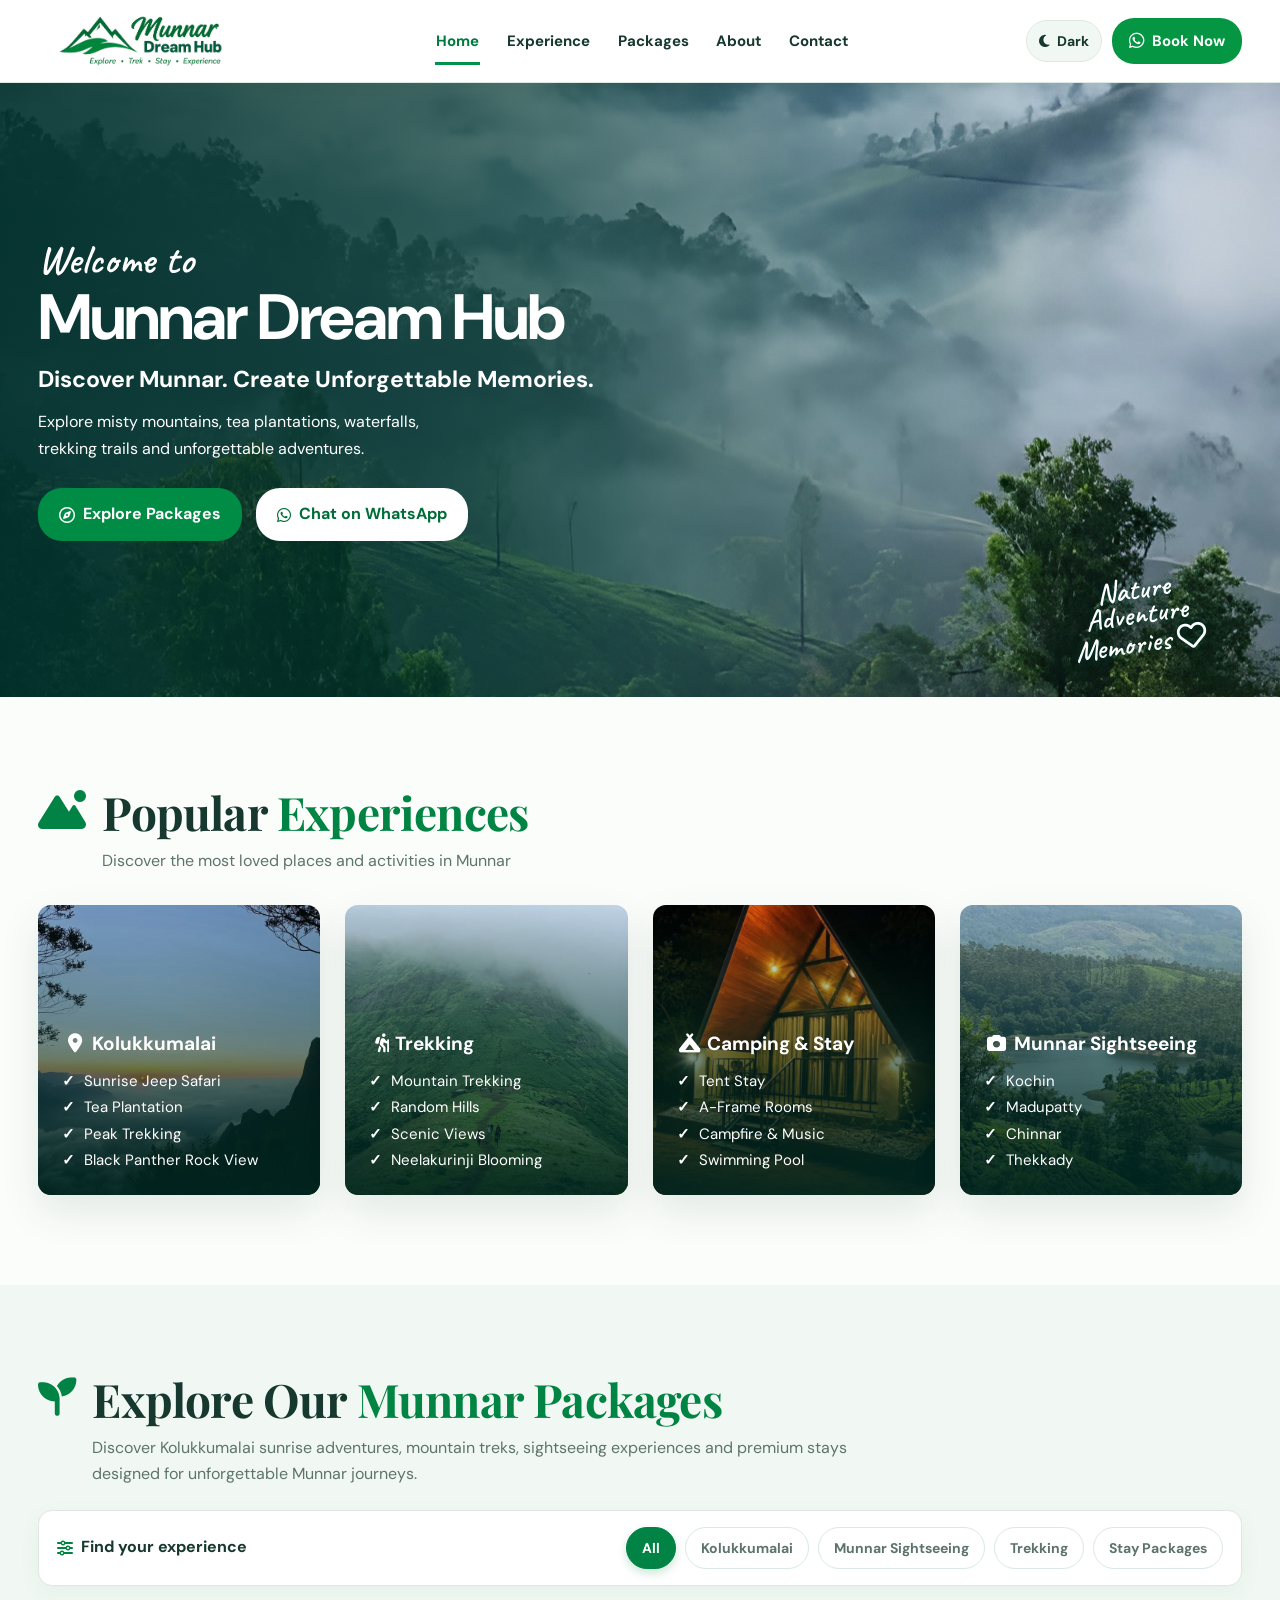
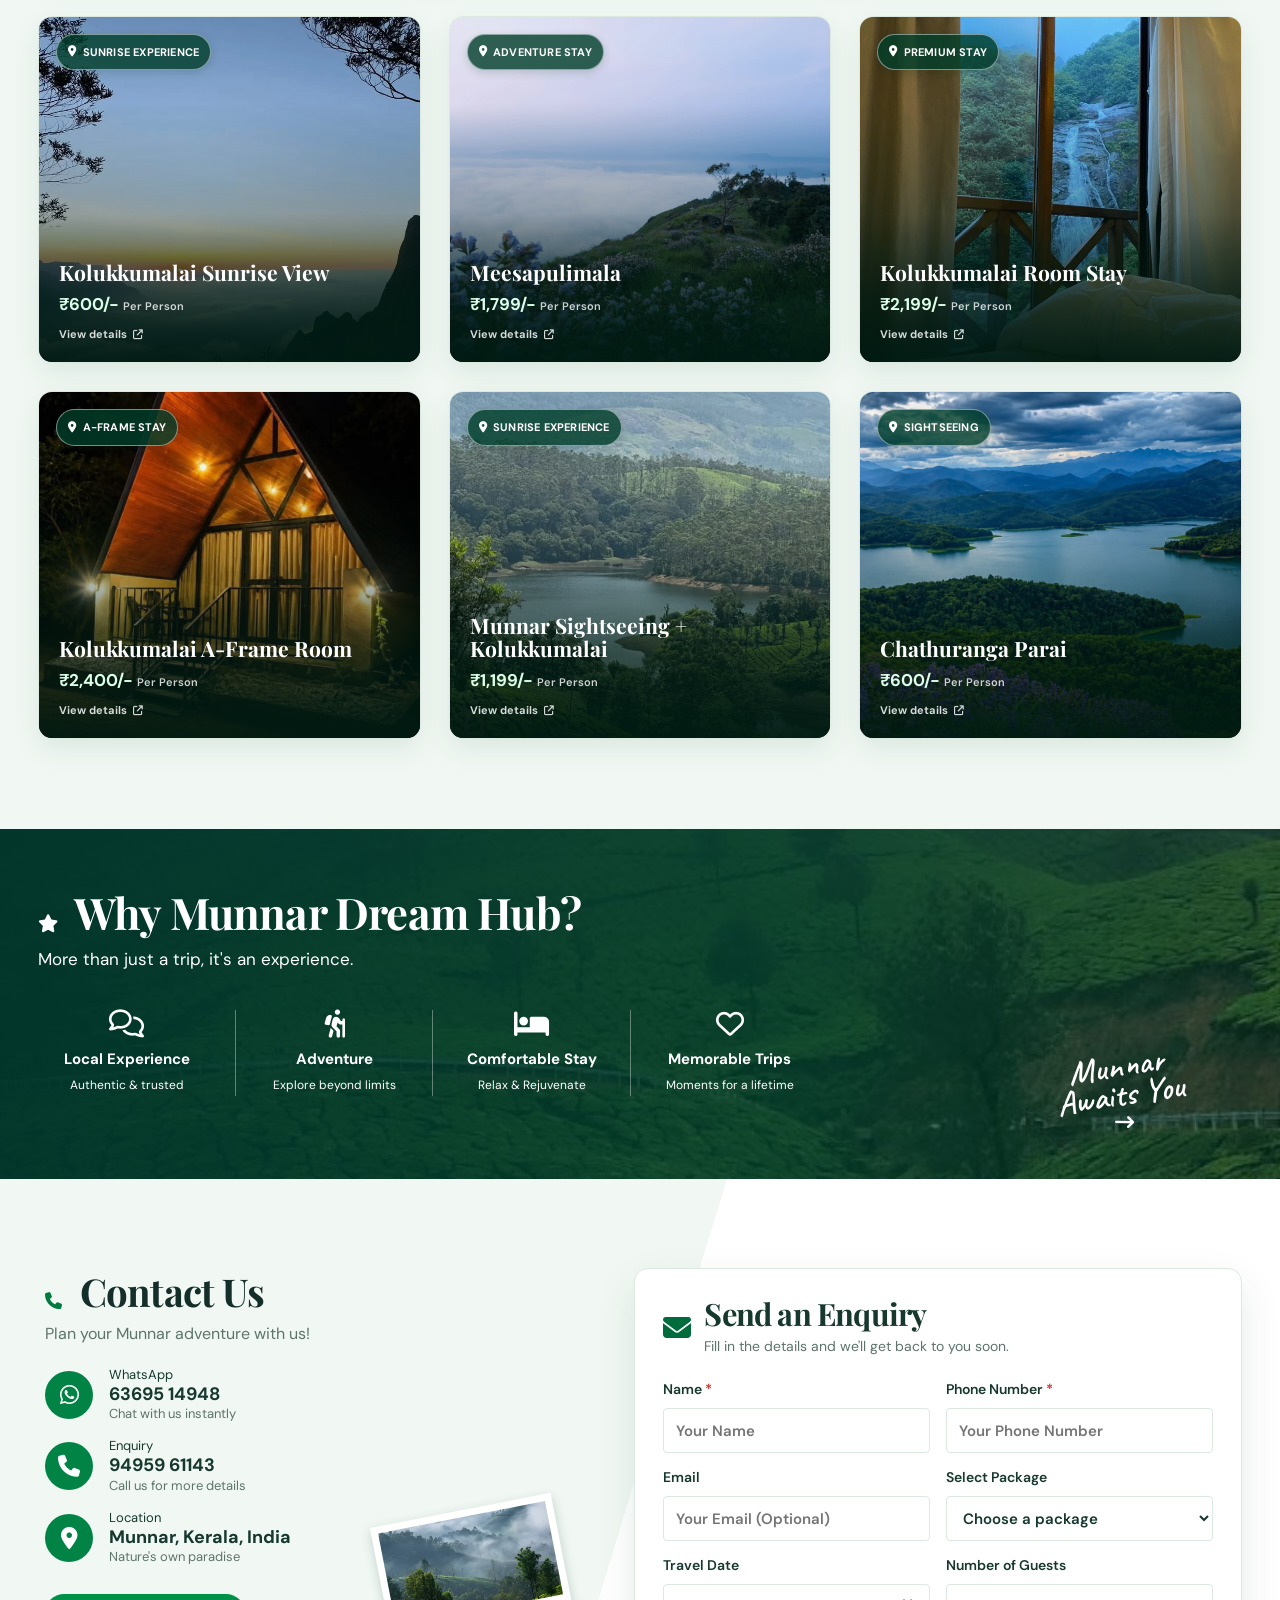
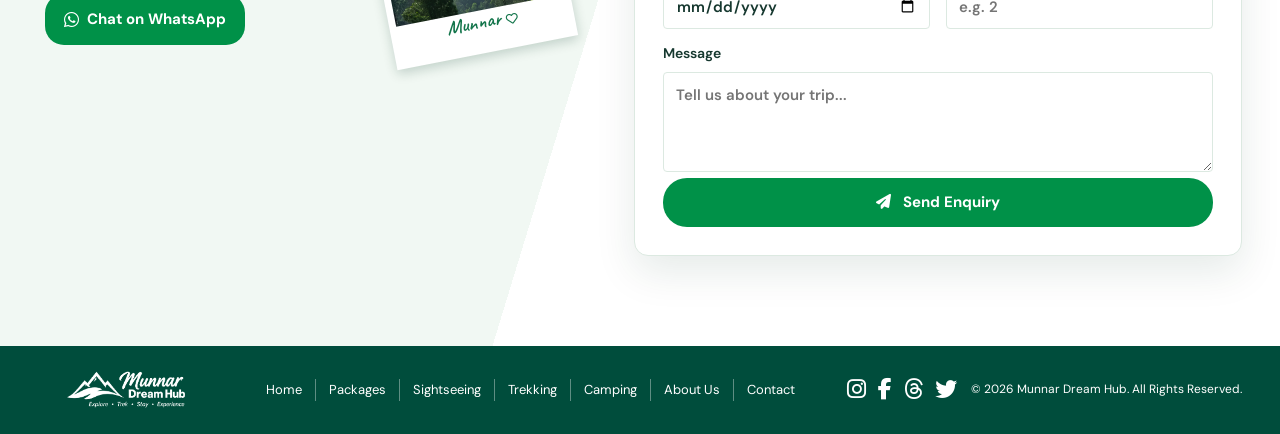
==== index.html @ 33ad2d3d "first commit" ====
<!doctype html>
<html lang="en">

<head>
  <meta charset="utf-8">
  <meta name="viewport" content="width=device-width, initial-scale=1">
  <meta name="theme-color" content="#006c3c">
  <link rel="icon" href="assets/img/logo.png">
  <title>Munnar Dream Hub | Explore Munnar</title>
  <link rel="preconnect" href="https://fonts.googleapis.com">
  <link rel="preconnect" href="https://fonts.gstatic.com" crossorigin>
  <link
    href="https://fonts.googleapis.com/css2?family=DM+Sans:wght@400;500;600;700&family=Playfair+Display:wght@600;700&family=Caveat:wght@500;600&display=swap"
    rel="stylesheet">
  <link rel="stylesheet" href="assets/vendor/fontawesome/css/all.min.css">
  <script>try { document.documentElement.dataset.theme = localStorage.getItem("munnar-surprise-theme") || (matchMedia("(prefers-color-scheme: dark)").matches ? "dark" : "light"); } catch (error) { document.documentElement.dataset.theme = "light"; }</script>
  <link rel="stylesheet" href="assets/css/style.css">
</head>

<body>
  <header class="site-header">
    <a class="brand" href="#home" aria-label="Munnar Dream Hub home"><img src="assets/img/logo.png"
        alt="Munnar Dream Hub"></a>
    <nav class="desktop-nav" aria-label="Main navigation">
      <a class="active" href="#home">Home</a><a href="#experiences">Experience</a><a href="#packages">Packages</a><a
        href="#about">About</a><a href="#contact">Contact</a>
    </nav>
    <div class="header-actions"><button class="theme-toggle" type="button" data-theme-toggle
        aria-label="Switch to dark mode" aria-pressed="false"></button><a class="whatsapp top-wa"
        href="https://wa.me/916369514948" target="_blank" rel="noopener"><i class="fa-brands fa-whatsapp"></i><span>Book
          Now</span></a></div>
    <button class="menu-btn" id="menuBtn" aria-label="Open navigation" aria-expanded="false"
      aria-controls="mobileNav"><i class="fa-solid fa-bars"></i></button>
  </header>
  <nav class="mobile-nav" id="mobileNav" aria-label="Mobile navigation">
    <a class="active" href="#home">Home</a><a href="#experiences">Experience</a><a href="#packages">Packages</a><a
      href="#about">About</a><a href="#contact">Contact</a>
    <div class="mobile-nav-actions"><button class="theme-toggle" type="button" data-theme-toggle
        aria-label="Switch to dark mode" aria-pressed="false"></button><a class="whatsapp"
        href="https://wa.me/916369514948" target="_blank" rel="noopener"><i class="fa-brands fa-whatsapp"></i> Book
        Now</a></div>
  </nav>

  <main>
    <section class="hero" id="home">
      <div class="hero-shade"></div>
      <div class="hero-copy">
        <p class="welcome">Welcome to</p>
        <h1>Munnar Dream Hub</h1>
        <h2>Discover Munnar. Create Unforgettable Memories.</h2>
        <p class="hero-description">Explore misty mountains, tea plantations, waterfalls,<br> trekking trails and
          unforgettable adventures.</p>
        <div class="hero-actions">
          <a class="btn btn-primary" href="#packages"><i class="fa-regular fa-compass"></i> Explore Packages</a>
          <a class="btn btn-light" href="https://wa.me/916369514948" target="_blank" rel="noopener"><i
              class="fa-brands fa-whatsapp"></i> Chat on WhatsApp</a>
        </div>
      </div>
      <p class="hero-note">Nature<br>Adventure<br>Memories <i class="fa-regular fa-heart"></i></p>
    </section>

    <section class="section experiences" id="experiences">
      <div class="section-heading"><i class="fa-solid fa-mountain-sun heading-icon"></i>
        <div>
          <h2>Popular <span>Experiences</span></h2>
          <p>Discover the most loved places and activities in Munnar</p>
        </div>
      </div>
      <div class="experience-grid">
        <article class="experience-card kolukkumalai-card">
          <div class="card-content">
            <h3><i class="fa-solid fa-location-dot"></i> Kolukkumalai</h3>
            <ul>
              <li>Sunrise Jeep Safari</li>
              <li>Tea Plantation</li>
              <li>Peak Trekking</li>
              <li>Black Panther Rock View</li>
            </ul>
          </div>
        </article>
        <article class="experience-card trek-card">
          <div class="card-content">
            <h3><i class="fa-solid fa-person-hiking"></i>Trekking</h3>
            <ul>
              <li>Mountain Trekking</li>
              <li>Random Hills</li>
              <li>Scenic Views</li>
              <li>Neelakurinji Blooming</li>
            </ul>
          </div>
        </article>
        <article class="experience-card camp-card">
          <div class="card-content">
            <h3><i class="fa-solid fa-campground"></i> Camping &amp; Stay</h3>
            <ul>
              <li>Tent Stay</li>
              <li>A-Frame Rooms</li>
              <li>Campfire &amp; Music</li>
              <li>Swimming Pool</li>
            </ul>
          </div>
        </article>
        <article class="experience-card sightseeing-card">
          <div class="card-content">
            <h3><i class="fa-solid fa-camera"></i> Munnar Sightseeing</h3>
            <ul>
              <li>Kochin</li>
              <li>Madupatty</li>
              <li>Chinnar</li>
              <li>Thekkady</li>
            </ul>
          </div>
        </article>
      </div>
    </section>

    <section class="packages section munnar-packages-section" id="packages" aria-labelledby="packages-title">
      <div class="content-width">
        <div class="section-heading"><i class="fa-solid fa-seedling heading-icon"></i>
          <div>
            <h2 id="packages-title">Explore Our <span>Munnar Packages</span></h2>
            <p>Discover Kolukkumalai sunrise adventures, mountain treks, sightseeing experiences and premium stays
              designed for unforgettable Munnar journeys.</p>
          </div>
        </div>
        <div class="mp-filter" aria-label="Filter tour packages">
          <span class="mp-filter-label"><i class="fa-solid fa-sliders"></i> Find your experience</span>
          <div class="mp-filter-controls" role="group" aria-label="Package categories">
            <button class="mp-filter-button is-active" type="button" data-filter="all">All</button>
            <button class="mp-filter-button" type="button" data-filter="kolukkumalai">Kolukkumalai</button>
            <button class="mp-filter-button" type="button" data-filter="sightseeing">Munnar Sightseeing</button>
            <button class="mp-filter-button" type="button" data-filter="trekking">Trekking</button>
            <button class="mp-filter-button" type="button" data-filter="stay">Stay Packages</button>
          </div>
        </div>
        <div class="mp-package-grid" id="packageGrid" aria-live="polite"></div>
      </div>

    </section>

    <section class="why" id="about">
      <div class="content-width why-content">
        <div class="why-heading">
          <h2><i class="fa-solid fa-star"></i> Why Munnar Dream Hub?</h2>
          <p>More than just a trip, it's an experience.</p>
        </div>
        <div class="why-grid">
          <div><i class="fa-regular fa-comments"></i><b>Local Experience</b><small>Authentic &amp; trusted</small></div>
          <div><i class="fa-solid fa-person-hiking"></i><b>Adventure</b><small>Explore beyond limits</small></div>
          <div><i class="fa-solid fa-bed"></i><b>Comfortable Stay</b><small>Relax &amp; Rejuvenate</small></div>
          <div><i class="fa-regular fa-heart"></i><b>Memorable Trips</b><small>Moments for a lifetime</small></div>
        </div>
      </div>
      <p class="why-note">Munnar<br>Awaits You <i class="fa-solid fa-arrow-right-long"></i></p>
    </section>

    <section class="contact-section" id="contact">
      <div class="content-width contact-grid">
        <aside class="contact-info">
          <h2><i class="fa-solid fa-phone"></i> Contact Us</h2>
          <p class="contact-intro">Plan your Munnar adventure with us!</p>
          <div class="contact-item"><i class="fa-brands fa-whatsapp"></i>
            <p><span>WhatsApp</span><strong>63695 14948</strong><small>Chat with us instantly</small></p>
          </div>
          <div class="contact-item"><i class="fa-solid fa-phone"></i>
            <p><span>Enquiry</span><strong>94959 61143</strong><small>Call us for more details</small></p>
          </div>
          <div class="contact-item"><i class="fa-solid fa-location-dot"></i>
            <p><span>Location</span><strong>Munnar, Kerala, India</strong><small>Nature's own paradise</small></p>
          </div>
          <a class="contact-whatsapp" href="https://wa.me/916369514948" target="_blank" rel="noopener"><i
              class="fa-brands fa-whatsapp"></i> Chat on WhatsApp</a>
          <div class="polaroid"><img src="assets/img/background-image.jpeg" alt="Munnar tea hills"><em>Munnar <i
                class="fa-regular fa-heart"></i></em></div>
        </aside>
        <section class="contact-form-box" aria-labelledby="enquiry-title">
          <div class="form-title"><i class="fa-solid fa-envelope"></i>
            <div>
              <h2 id="enquiry-title">Send an Enquiry</h2>
              <p>Fill in the details and we'll get back to you soon.</p>
            </div>
          </div>
          <form id="contactForm">
            <div class="form-row"><label>Name <b>*</b><input type="text" name="name" placeholder="Your Name"
                  required></label><label>Phone Number <b>*</b><input type="tel" name="phone"
                  placeholder="Your Phone Number" required></label></div>
            <div class="form-row"><label>Email<input type="email" name="email"
                  placeholder="Your Email (Optional)"></label><label>Select Package<select name="package">
                  <option value="">Choose a package</option>
                  <option>Kolukkumalai Sunrise View</option>
                  <option>Meesapulimala</option>
                  <option>Kolukkumalai Room Stay</option>
                  <option>Kolukkumalai A-Frame Room</option>
                  <option>Munnar Sightseeing + Kolukkumalai</option>
                  <option>Chathuranga Parai</option>
                </select></label></div>
            <div class="form-row"><label>Travel Date<input type="date" name="date"></label><label>Number of Guests<input
                  type="number" name="guests" min="1" placeholder="e.g. 2"></label></div>
            <label class="message-label">Message<textarea name="message" rows="4"
                placeholder="Tell us about your trip..."></textarea></label>
            <button class="submit-btn" type="submit"><i class="fa-solid fa-paper-plane"></i> Send Enquiry</button>
          </form>
        </section>
      </div>
    </section>
  </main>

  <footer>
    <a class="footer-brand" href="#home"><img src="assets/img/logo.png" alt="Munnar Dream Hub"></a>
    <div class="footer-links"><a href="#home">Home</a><a href="#packages">Packages</a><a
        href="#experiences">Sightseeing</a><a href="#experiences">Trekking</a><a href="#experiences">Camping</a><a
        href="#about">About Us</a><a href="#contact">Contact</a></div>
    <div class="footer-right">
      <div class="social"><a href="https://www.instagram.com/munnar_dream_hub?stkn=N3Y2enFsaDl0M2hl"
          aria-label="Instagram"><i class="fa-brands fa-instagram"></i></a><a
          href="https://www.facebook.com/share/19Wjp2cpVk/" aria-label="Facebook"><i
            class="fa-brands fa-facebook-f"></i></a><a href="https://www.threads.net/@munnar_dream_hub"
          aria-label="Threads"><i class="fa-brands fa-threads"></i></a><a href="https://x.com/munnar_dream_hub"
          aria-label="Twitter"><i class="fa-brands fa-twitter"></i></a></div><small>© 2026 Munnar Dream Hub. All Rights Reserved.</small>
    </div>
  </footer>
  <script src="assets/js/package-data.js"></script>
  <script src="assets/js/theme.js"></script>
  <script src="assets/js/script.js"></script>
</body>

</html>
---- assets/css/style.css ----
:root {
    --green: #008542;
    --deep-green: #004d35;
    --ink: #102f2b;
    --muted: #60716d;
    --white: #fff;
}

* {
    box-sizing: border-box;
}

html {
    scroll-behavior: smooth;
    scroll-padding-top: 72px;
}

body {
    margin: 0;
    min-width: 320px;
    color: var(--ink);
    background: #fff;
    font-family: "DM Sans", Arial, sans-serif;
}

a {
    color: inherit;
    text-decoration: none;
}

button,
input,
select,
textarea {
    font: inherit;
}

.content-width {
    width: min(100%, 1180px);
    margin: 0 auto;
}

/* Header */
.site-header {
    position: sticky;
    top: 0;
    z-index: 100;
    height: 72px;
    display: flex;
    align-items: center;
    gap: 22px;
    padding: 5px max(4.7vw, 24px);
    background: var(--white);
    box-shadow: 0 1px 8px rgba(8, 50, 36, .08);
}

.brand {
    display: block;
    flex: 0 0 220px;
    line-height: 0;
}

.brand img {
    width: 202px;
    max-height: 62px;
    object-fit: contain;
}

.desktop-nav {
    display: flex;
    align-self: stretch;
    align-items: center;
    justify-content: center;
    gap: clamp(14px, 1.75vw, 29px);
    flex: 1;
    white-space: nowrap;
}

.desktop-nav a {
    position: relative;
    height: 100%;
    display: grid;
    place-items: center;
    padding: 0 1px;
    font-size: 11px;
    font-weight: 600;
    color: #173c34;
    transition: color .2s ease;
}

.desktop-nav a::after {
    content: "";
    position: absolute;
    bottom: 12px;
    left: 0;
    right: 0;
    height: 2px;
    transform: scaleX(0);
    background: var(--green);
    transition: transform .2s ease;
}

.desktop-nav a:hover,
.desktop-nav a.active {
    color: #007a3e;
}

.desktop-nav a.active::after {
    transform: scaleX(1);
}

.whatsapp {
    display: inline-flex;
    align-items: center;
    justify-content: center;
    gap: 7px;
    color: #fff;
    background: #049642;
    font-weight: 700;
    border-radius: 22px;
    transition: background .2s ease, transform .2s ease;
}

.whatsapp:hover,
.contact-whatsapp:hover,
.submit-btn:hover {
    background: #006c37;
    transform: translateY(-1px);
}

.top-wa {
    flex: 0 0 auto;
    padding: 10px 15px;
    font-size: 11px;
    white-space: nowrap;
}

.top-wa i {
    font-size: 17px;
}

.menu-btn {
    display: none;
    padding: 6px;
    color: var(--deep-green);
    border: 0;
    background: transparent;
    font-size: 22px;
    cursor: pointer;
}

.mobile-nav {
    display: none;
}

/* Hero */
.hero {
    isolation: isolate;
    position: relative;
    min-height: 330px;
    display: flex;
    align-items: center;
    overflow: hidden;
    padding: 34px max(5.7vw, 28px);
    color: #fff;
    background: url("../img/background-image.jpeg") center 51% / cover no-repeat;
}

.hero-shade {
    position: absolute;
    z-index: -1;
    inset: 0;
    background: linear-gradient(90deg, rgba(0, 48, 42, .9) 0%, rgba(0, 54, 43, .66) 39%, rgba(0, 49, 40, .06) 82%);
}

.hero-copy {
    position: relative;
    padding: 4px 0;
}

.welcome {
    margin: 0 0 -2px;
    font: 600 32px/1 "Caveat", cursive;
}

.hero h1 {
    margin: 0;
    font-size: clamp(40px, 5vw, 60px);
    line-height: 1.04;
    letter-spacing: -1.7px;
}

.hero h2 {
    margin: 7px 0 3px;
    font-size: clamp(15px, 1.7vw, 19px);
    line-height: 1.25;
}

.hero-description {
    margin: 8px 0 0;
    font-size: 14px;
    line-height: 1.43;
}

.hero-actions {
    display: flex;
    flex-wrap: wrap;
    gap: 12px;
    margin-top: 15px;
}

.btn {
    display: inline-flex;
    align-items: center;
    justify-content: center;
    gap: 8px;
    padding: 10px 19px;
    border-radius: 24px;
    font-size: 12px;
    font-weight: 700;
    transition: transform .2s ease, background .2s ease;
}

.btn:hover {
    transform: translateY(-1px);
}

.btn-primary {
    background: #008c44;
    color: #fff;
}

.btn-primary:hover {
    background: #006e35;
}

.btn-light {
    color: #006d39;
    background: #fff;
}

.hero-note {
    position: absolute;
    right: 4%;
    bottom: 13px;
    margin: 0;
    color: #fff;
    font: 600 24px/.86 "Caveat", cursive;
    text-align: center;
    transform: rotate(-8deg);
    text-shadow: 0 1px 6px #003b2b;
}

/* Shared headings and experience cards */
.section {
    padding: 22px max(4.8vw, 24px);
}

.experiences {
    width: min(100%, 1280px);
    margin: 0 auto;
}

.section-heading {
    display: flex;
    align-items: center;
    gap: 12px;
    margin: 0 0 14px;
}

.heading-icon {
    color: #008344;
    font-size: 36px;
}

.section-heading h2,
.why h2,
.contact-info h2,
.form-title h2 {
    margin: 0;
    font: 700 24px/1.1 "Playfair Display", Georgia, serif;
    letter-spacing: -.45px;
}

.section-heading h2 span {
    color: #008443;
}

.section-heading p {
    margin: 4px 0 0;
    color: var(--muted);
    font-size: 11px;
}

.experience-grid {
    display: grid;
    grid-template-columns: repeat(4, 1fr);
    gap: 14px;
}

.experience-card {
    position: relative;
    isolation: isolate;
    min-height: 207px;
    overflow: hidden;
    border-radius: 7px;
    color: #fff;
    background-position: center;
    background-size: cover;
}

.experience-card::after {
    content: "";
    position: absolute;
    z-index: -1;
    inset: 0;
    background: linear-gradient(0deg, rgba(0, 37, 31, .93) 2%, rgba(0, 44, 36, .48) 58%, rgba(0, 28, 22, .05) 100%);
}

.kolukkumalai-card {
    background-image: url("../img/kolukkumalai-view1.jpeg");
    background-position: 50% 65%;
}

.trek-card {
    background-image: url("../img/chokkaramudi.jpeg");
    background-position: center 53%;
}

.camp-card {
    background-image: url("../img/a-frame.jpeg");
    background-position: center 54%;
}

.sightseeing-card {
    background-image: url("../img/munnar-view.jpeg");
    background-position: center 56%;
}

.card-content {
    position: absolute;
    bottom: 0;
    width: 100%;
    padding: 16px 17px 13px;
}

.experience-card h3 {
    margin: 0 0 8px;
    font-size: 13px;
    line-height: 1.2;
}

.experience-card h3 i {
    width: 20px;
    font-size: 16px;
    text-align: center;
}

.experience-card ul {
    margin: 0;
    padding: 0;
    list-style: none;
    font-size: 11px;
    line-height: 1.55;
}

.experience-card li::before {
    content: "✓";
    margin-right: 9px;
    font-weight: 700;
}

/* Munnar tour packages — scoped so the rest of the site keeps its existing styling. */
.munnar-packages-section {
    padding-top: 34px;
    padding-bottom: 42px;
    background: linear-gradient(130deg, #eef9f3 0%, #f9fcfa 47%, #edf7f0 100%);
}

.munnar-packages-section .section-heading {
    margin-bottom: 22px;
}

.munnar-packages-section .mp-filter {
    display: flex;
    align-items: center;
    justify-content: space-between;
    gap: 18px;
    margin: 0 0 23px;
    padding: 12px 14px;
    border: 1px solid rgba(0, 111, 63, .1);
    border-radius: 14px;
    background: rgba(255, 255, 255, .72);
    box-shadow: 0 7px 22px rgba(7, 77, 48, .05);
}

.munnar-packages-section .mp-filter-label {
    display: inline-flex;
    align-items: center;
    gap: 8px;
    color: #245247;
    font-size: 12px;
    font-weight: 700;
    white-space: nowrap;
}

.munnar-packages-section .mp-filter-label i {
    color: #008344;
}

.munnar-packages-section .mp-filter-controls {
    display: flex;
    flex-wrap: wrap;
    justify-content: flex-end;
    gap: 7px;
}

.munnar-packages-section .mp-filter-button {
    padding: 8px 12px;
    border: 1px solid #d8e8df;
    border-radius: 99px;
    color: #396258;
    background: #fff;
    font: 700 10px/1 "DM Sans", sans-serif;
    cursor: pointer;
    transition: background .2s ease, color .2s ease, border-color .2s ease, transform .2s ease;
}

.munnar-packages-section .mp-filter-button:hover {
    border-color: #00914a;
    color: #00733c;
    transform: translateY(-1px);
}

.munnar-packages-section .mp-filter-button.is-active {
    border-color: #008344;
    color: #fff;
    background: #008344;
    box-shadow: 0 4px 10px rgba(0, 126, 66, .2);
}

.munnar-packages-section .mp-package-grid {
    display: grid;
    grid-template-columns: repeat(3, minmax(0, 1fr));
    gap: 20px;
}

.munnar-packages-section .mp-card {
    display: flex;
    flex-direction: column;
    min-width: 0;
    overflow: hidden;
    border: 1px solid #e0ece5;
    border-radius: 15px;
    background: #fff;
    box-shadow: 0 8px 24px rgba(4, 70, 43, .08);
    opacity: 0;
    transform: translateY(18px);
    transition: opacity .5s ease, transform .5s ease, box-shadow .25s ease;
}

.munnar-packages-section .mp-card.is-revealed {
    opacity: 1;
    transform: translateY(0);
}

.munnar-packages-section .mp-card:hover {
    box-shadow: 0 15px 32px rgba(4, 70, 43, .15);
    transform: translateY(-5px);
}

.munnar-packages-section .mp-image-wrap {
    position: relative;
    height: 194px;
    overflow: hidden;
    background: #dceee3;
}

.munnar-packages-section .mp-image-wrap::after {
    content: "";
    position: absolute;
    inset: 0;
    background: linear-gradient(180deg, transparent 35%, rgba(0, 44, 31, .3) 100%);
    pointer-events: none;
}

.munnar-packages-section .mp-image {
    display: block;
    width: 100%;
    height: 100%;
    object-fit: cover;
    transition: transform .5s ease;
}

.munnar-packages-section .mp-card:hover .mp-image {
    transform: scale(1.055);
}

.munnar-packages-section .mp-badge {
    position: absolute;
    z-index: 1;
    top: 13px;
    left: 13px;
    display: inline-flex;
    align-items: center;
    gap: 6px;
    max-width: calc(100% - 26px);
    padding: 6px 9px;
    border: 1px solid rgba(255, 255, 255, .45);
    border-radius: 99px;
    color: #fff;
    background: rgba(0, 62, 42, .8);
    box-shadow: 0 3px 9px rgba(0, 35, 24, .16);
    font-size: 9px;
    font-weight: 700;
    letter-spacing: .2px;
    text-transform: uppercase;
}

.munnar-packages-section .mp-card-content {
    display: flex;
    flex: 1;
    flex-direction: column;
    min-width: 0;
    padding: 17px 17px 16px;
}

.munnar-packages-section .mp-title-row {
    display: flex;
    align-items: flex-start;
    justify-content: space-between;
    gap: 10px;
}

.munnar-packages-section .mp-card h3 {
    margin: 0;
    color: #163b31;
    font: 700 19px/1.08 "Playfair Display", Georgia, serif;
    letter-spacing: -.25px;
}

.munnar-packages-section .mp-duration {
    flex: 0 0 auto;
    padding: 5px 7px;
    border-radius: 5px;
    color: #087342;
    background: #e9f7ee;
    font-size: 8px;
    font-weight: 700;
    line-height: 1.1;
    text-align: center;
}

.munnar-packages-section .mp-subtitle {
    min-height: 16px;
    margin: 5px 0 0;
    color: #008344;
    font-size: 10px;
    font-weight: 700;
}

.munnar-packages-section .mp-description {
    min-height: 34px;
    margin: 9px 0 12px;
    color: #61766f;
    font-size: 11px;
    line-height: 1.48;
}

.munnar-packages-section .mp-price-row {
    display: flex;
    align-items: flex-end;
    justify-content: space-between;
    gap: 9px;
    min-height: 37px;
    margin-bottom: 11px;
    padding: 9px 0;
    border-top: 1px solid #eef3f0;
    border-bottom: 1px solid #eef3f0;
}

.munnar-packages-section .mp-price-label {
    display: block;
    margin-bottom: 2px;
    color: #81928c;
    font-size: 8px;
    font-weight: 700;
    letter-spacing: .7px;
    text-transform: uppercase;
}

.munnar-packages-section .mp-price {
    color: #007c40;
    font-size: 20px;
    font-weight: 700;
    line-height: 1;
}

.munnar-packages-section .mp-price small {
    color: #637870;
    font-size: 9px;
    font-weight: 600;
}

.munnar-packages-section .mp-price-unavailable {
    color: #5e736c;
    font-size: 11px;
    font-weight: 600;
}

.munnar-packages-section .mp-highlights {
    display: grid;
    gap: 6px;
    min-height: 97px;
    margin: 0;
    padding: 0;
    list-style: none;
}

.munnar-packages-section .mp-highlights li {
    overflow: hidden;
    color: #38564d;
    font-size: 10px;
    line-height: 1.3;
    text-overflow: ellipsis;
    white-space: nowrap;
}

.munnar-packages-section .mp-highlights i {
    width: 16px;
    color: #0a9750;
    font-size: 10px;
    text-align: center;
}

.munnar-packages-section .mp-extra-note {
    margin: 11px 0 0;
    padding: 7px 8px;
    border-left: 2px solid #e6a62f;
    border-radius: 0 5px 5px 0;
    color: #76561b;
    background: #fff8e9;
    font-size: 9px;
    font-weight: 600;
    line-height: 1.35;
}

.munnar-packages-section .mp-card-actions {
    display: grid;
    grid-template-columns: 1fr 1fr;
    gap: 8px;
    margin-top: 14px;
}

.munnar-packages-section .mp-action {
    display: inline-flex;
    align-items: center;
    justify-content: center;
    gap: 6px;
    min-height: 37px;
    padding: 8px 9px;
    border: 1px solid #078445;
    border-radius: 7px;
    font: 700 10px/1 "DM Sans", sans-serif;
    cursor: pointer;
    transition: transform .2s ease, box-shadow .2s ease, background .2s ease;
}

.munnar-packages-section .mp-action:hover {
    transform: translateY(-2px);
}

.munnar-packages-section .mp-details-action {
    color: #087842;
    background: #fff;
}

.munnar-packages-section .mp-details-action:hover {
    background: #eff9f2;
}

.munnar-packages-section .mp-book-action {
    border-color: #00914a;
    color: #fff;
    background: #00914a;
    box-shadow: 0 5px 10px rgba(0, 130, 65, .16);
}

.munnar-packages-section .mp-book-action:hover {
    background: #006d37;
    box-shadow: 0 7px 13px rgba(0, 102, 50, .25);
}

.munnar-packages-section .mp-modal {
    position: fixed;
    z-index: 200;
    inset: 0;
    display: grid;
    place-items: center;
    padding: 20px;
    visibility: hidden;
    opacity: 0;
    transition: opacity .22s ease, visibility .22s ease;
}

.munnar-packages-section .mp-modal.is-open {
    visibility: visible;
    opacity: 1;
}

.munnar-packages-section .mp-modal-backdrop {
    position: absolute;
    inset: 0;
    background: rgba(0, 39, 29, .7);
    backdrop-filter: blur(3px);
}

.munnar-packages-section .mp-modal-dialog {
    position: relative;
    z-index: 1;
    width: min(100%, 960px);
    max-height: min(780px, calc(100vh - 40px));
    overflow: auto;
    border: 1px solid rgba(255, 255, 255, .35);
    border-radius: 17px;
    background: #fff;
    box-shadow: 0 20px 60px rgba(0, 29, 20, .35);
    transform: translateY(16px) scale(.985);
    transition: transform .24s ease;
    scrollbar-color: #9ab9a9 #f3f8f5;
}

.munnar-packages-section .mp-modal.is-open .mp-modal-dialog {
    transform: translateY(0) scale(1);
}

.munnar-packages-section .mp-modal-close {
    position: sticky;
    z-index: 3;
    top: 12px;
    float: right;
    display: grid;
    width: 34px;
    height: 34px;
    margin: 12px 12px -46px 0;
    place-items: center;
    border: 0;
    border-radius: 50%;
    color: #fff;
    background: rgba(0, 57, 39, .84);
    box-shadow: 0 3px 8px rgba(0, 36, 25, .25);
    font-size: 16px;
    cursor: pointer;
    transition: background .2s ease, transform .2s ease;
}

.munnar-packages-section .mp-modal-close:hover {
    background: #008344;
    transform: rotate(90deg);
}

.munnar-packages-section .mp-modal-hero {
    position: relative;
    min-height: 224px;
    display: flex;
    align-items: flex-end;
    overflow: hidden;
    padding: 27px 31px;
    color: #fff;
    background: #08583e center / cover no-repeat;
}

.munnar-packages-section .mp-modal-hero::before {
    content: "";
    position: absolute;
    inset: 0;
    background: linear-gradient(90deg, rgba(0, 46, 32, .9), rgba(0, 53, 37, .54) 62%, rgba(0, 50, 34, .15));
}

.munnar-packages-section .mp-modal-hero-copy {
    position: relative;
}

.munnar-packages-section .mp-modal-eyebrow {
    display: inline-flex;
    align-items: center;
    gap: 6px;
    margin: 0 0 7px;
    color: #d5f8dd;
    font-size: 10px;
    font-weight: 700;
    letter-spacing: .8px;
    text-transform: uppercase;
}

.munnar-packages-section .mp-modal-hero h2 {
    max-width: 650px;
    margin: 0;
    font: 700 clamp(28px, 4vw, 40px)/1.05 "Playfair Display", Georgia, serif;
    letter-spacing: -.8px;
}

.munnar-packages-section .mp-modal-subtitle {
    margin: 7px 0 0;
    font-size: 13px;
}

.munnar-packages-section .mp-modal-body {
    padding: 24px 29px 29px;
}

.munnar-packages-section .mp-modal-meta {
    display: flex;
    flex-wrap: wrap;
    gap: 9px;
    margin: -47px 0 23px;
    position: relative;
}

.munnar-packages-section .mp-modal-price,
.munnar-packages-section .mp-modal-duration {
    padding: 10px 13px;
    border: 1px solid #e2eee7;
    border-radius: 8px;
    background: #fff;
    box-shadow: 0 5px 14px rgba(0, 67, 43, .08);
}

.munnar-packages-section .mp-modal-price span,
.munnar-packages-section .mp-modal-duration span {
    display: block;
    color: #7b8e86;
    font-size: 8px;
    font-weight: 700;
    letter-spacing: .6px;
    text-transform: uppercase;
}

.munnar-packages-section .mp-modal-price strong {
    display: block;
    margin-top: 2px;
    color: #007e40;
    font-size: 20px;
    line-height: 1;
}

.munnar-packages-section .mp-modal-duration strong {
    display: block;
    margin-top: 2px;
    color: #245448;
    font-size: 12px;
}

.munnar-packages-section .mp-modal-branding {
    margin: 0 0 20px;
    color: #315d50;
    font-size: 12px;
    line-height: 1.5;
}

.munnar-packages-section .mp-modal-branding strong {
    color: #007d40;
}

.munnar-packages-section .mp-detail-grid {
    display: grid;
    grid-template-columns: repeat(2, minmax(0, 1fr));
    gap: 14px;
}

.munnar-packages-section .mp-detail-panel {
    min-width: 0;
    padding: 16px;
    border: 1px solid #e1ece6;
    border-radius: 10px;
    background: #fbfdfc;
}

.munnar-packages-section .mp-detail-panel.mp-panel-wide {
    grid-column: 1 / -1;
}

.munnar-packages-section .mp-detail-panel h3 {
    margin: 0 0 10px;
    color: #087642;
    font: 700 16px/1.2 "Playfair Display", Georgia, serif;
}

.munnar-packages-section .mp-detail-panel h3 i {
    margin-right: 7px;
    font-size: 13px;
}

.munnar-packages-section .mp-detail-list {
    margin: 0;
    padding: 0;
    list-style: none;
}

.munnar-packages-section .mp-detail-list li {
    padding: 6px 0;
    border-bottom: 1px solid #eaf2ed;
    color: #405d54;
    font-size: 11px;
    line-height: 1.38;
}

.munnar-packages-section .mp-detail-list li:last-child {
    border-bottom: 0;
}

.munnar-packages-section .mp-detail-list li::before {
    content: "✓";
    margin-right: 8px;
    color: #00934a;
    font-weight: 700;
}

.munnar-packages-section .mp-addons-panel {
    border-color: #f0dcaf;
    background: #fff9ed;
}

.munnar-packages-section .mp-addons-panel h3 {
    color: #8c651d;
}

.munnar-packages-section .mp-addons-panel .mp-detail-list li {
    border-color: #f4e6c4;
    color: #755d32;
}

.munnar-packages-section .mp-addons-panel .mp-detail-list li::before {
    color: #d49421;
}

.munnar-packages-section .mp-contact-panel {
    display: flex;
    flex-wrap: wrap;
    align-items: center;
    justify-content: space-between;
    gap: 14px;
}

.munnar-packages-section .mp-contact-panel h3 {
    width: 100%;
    margin-bottom: 0;
}

.munnar-packages-section .mp-contact-details {
    display: flex;
    flex-wrap: wrap;
    gap: 14px;
    color: #415e55;
    font-size: 11px;
}

.munnar-packages-section .mp-contact-details i {
    margin-right: 5px;
    color: #00904a;
}

.munnar-packages-section .mp-website-link {
    color: #007a40;
    font-weight: 700;
}

.munnar-packages-section .mp-website-link:hover {
    text-decoration: underline;
}

.munnar-packages-section .mp-modal-book-wrap {
    display: flex;
    justify-content: flex-end;
    margin-top: 17px;
}

.munnar-packages-section .mp-modal-book {
    display: inline-flex;
    align-items: center;
    gap: 7px;
    padding: 10px 14px;
    border-radius: 7px;
    color: #fff;
    background: #00914a;
    font-size: 11px;
    font-weight: 700;
    transition: transform .2s ease, background .2s ease;
}

.munnar-packages-section .mp-modal-book:hover {
    background: #006d37;
    transform: translateY(-1px);
}

@media (max-width: 850px) {
    .munnar-packages-section .mp-package-grid {
        grid-template-columns: repeat(2, minmax(0, 1fr));
    }

    .munnar-packages-section .mp-filter {
        align-items: flex-start;
        flex-direction: column;
    }

    .munnar-packages-section .mp-filter-controls {
        justify-content: flex-start;
    }
}

@media (max-width: 600px) {
    .munnar-packages-section {
        padding-top: 27px;
        padding-bottom: 30px;
    }

    .munnar-packages-section .mp-filter {
        gap: 10px;
        margin-bottom: 16px;
        padding: 11px;
    }

    .munnar-packages-section .mp-filter-button {
        padding: 8px 10px;
        font-size: 9px;
    }

    .munnar-packages-section .mp-package-grid {
        grid-template-columns: minmax(0, 1fr);
        gap: 15px;
    }

    .munnar-packages-section .mp-image-wrap {
        height: 205px;
    }

    .munnar-packages-section .mp-card h3 {
        font-size: 20px;
    }

    .munnar-packages-section .mp-modal {
        padding: 10px;
    }

    .munnar-packages-section .mp-modal-dialog {
        max-height: calc(100vh - 20px);
        border-radius: 12px;
    }

    .munnar-packages-section .mp-modal-hero {
        min-height: 194px;
        padding: 22px 20px;
    }

    .munnar-packages-section .mp-modal-hero h2 {
        font-size: 29px;
    }

    .munnar-packages-section .mp-modal-body {
        padding: 19px 16px 20px;
    }

    .munnar-packages-section .mp-detail-grid {
        grid-template-columns: minmax(0, 1fr);
        gap: 11px;
    }

    .munnar-packages-section .mp-detail-panel.mp-panel-wide {
        grid-column: auto;
    }

    .munnar-packages-section .mp-contact-panel {
        align-items: flex-start;
        flex-direction: column;
    }

    .munnar-packages-section .mp-modal-book {
        width: 100%;
        justify-content: center;
    }
}

@media (prefers-reduced-motion: reduce) {

    .munnar-packages-section .mp-card,
    .munnar-packages-section .mp-image,
    .munnar-packages-section .mp-modal,
    .munnar-packages-section .mp-modal-dialog {
        transition: none;
    }
}

/* Why section */
.why {
    isolation: isolate;
    position: relative;
    min-height: 184px;
    overflow: hidden;
    color: #fff;
    background: url("../img/hero-2.jpeg") center 49% / cover no-repeat;
}

.why::before {
    content: "";
    position: absolute;
    z-index: -1;
    inset: 0;
    background: linear-gradient(90deg, rgba(0, 54, 43, .96), rgba(0, 66, 47, .75) 60%, rgba(0, 66, 47, .42));
}

.why-content {
    padding: 23px max(4.8vw, 24px);
}

.why h2 {
    font-size: 23px;
    color: #fff;
}

.why h2 i {
    font-family: "Font Awesome 6 Free";
    font-size: 18px;
    margin-right: 9px;
}

.why-heading p {
    margin: 4px 0 0;
    font-size: 11px;
}

.why-grid {
    display: grid;
    grid-template-columns: repeat(4, 1fr);
    width: min(600px, 68%);
    margin-top: 24px;
}

.why-grid>div {
    min-height: 58px;
    padding: 0 14px;
    border-right: 1px solid rgba(255, 255, 255, .36);
    text-align: center;
}

.why-grid>div:first-child {
    padding-left: 0;
}

.why-grid>div:last-child {
    border: 0;
}

.why-grid i {
    display: block;
    margin-bottom: 7px;
    font-size: 21px;
}

.why-grid b,
.why-grid small {
    display: block;
    font-size: 10px;
}

.why-grid small {
    margin-top: 4px;
    font-size: 8px;
}

.why-note {
    position: absolute;
    right: max(7.5vw, 38px);
    bottom: 30px;
    margin: 0;
    color: #fff;
    font: 600 26px/.86 "Caveat", cursive;
    text-align: center;
    transform: rotate(-9deg);
}

.why-note i {
    display: block;
    margin-top: 5px;
    font-size: 19px;
    transform: rotate(10deg);
}

/* Contact */
.contact-section {
    padding: 18px max(4.8vw, 24px) 22px;
    overflow: hidden;
    background: linear-gradient(107deg, #f4fbf6 0 48%, #fff 48%);
}

.contact-grid {
    display: grid;
    grid-template-columns: .92fr 1.05fr;
    gap: 44px;
    align-items: start;
}

.contact-info {
    position: relative;
    padding: 2px 0 0 7px;
}

.contact-info h2 {
    color: #142f2a;
    font-size: 19px;
}

.contact-info h2 i {
    color: #007b40;
    margin-right: 10px;
    font-size: 17px;
}

.contact-intro {
    margin: 4px 0 9px;
    color: #5b6c67;
    font-size: 10px;
}

.contact-item {
    display: flex;
    align-items: center;
    gap: 12px;
    margin: 10px 0;
}

.contact-item>i {
    display: grid;
    flex: 0 0 34px;
    width: 34px;
    height: 34px;
    place-items: center;
    border-radius: 50%;
    color: #fff;
    background: #008344;
    font-size: 18px;
}

.contact-item p {
    margin: 0;
    line-height: 1.08;
}

.contact-item span,
.contact-item strong,
.contact-item small {
    display: block;
}

.contact-item span {
    font-size: 9px;
}

.contact-item strong {
    margin: 2px 0;
    font-size: 13px;
}

.contact-item small {
    color: #60716d;
    font-size: 8px;
}

.contact-whatsapp {
    display: inline-flex;
    align-items: center;
    gap: 8px;
    margin-top: 6px;
    padding: 10px 16px;
    border-radius: 19px;
    color: #fff;
    background: #009148;
    font-size: 10px;
    font-weight: 700;
    transition: transform .2s ease, background .2s ease;
}

.contact-whatsapp i {
    font-size: 17px;
}

.polaroid {
    position: absolute;
    right: 4px;
    bottom: -9px;
    width: 184px;
    padding: 7px 7px 21px;
    background: #fff;
    box-shadow: 0 4px 12px rgba(0, 54, 36, .2);
    transform: rotate(-11deg);
}

.polaroid img {
    display: block;
    width: 100%;
    height: 95px;
    object-fit: cover;
    object-position: center 57%;
}

.polaroid em {
    display: block;
    margin-top: 2px;
    color: #13754b;
    font: 600 20px/1 "Caveat", cursive;
    text-align: center;
}

.polaroid em i {
    font-size: 12px;
}

.contact-form-box {
    padding: 13px 14px 12px;
    border: 1px solid #e1eae5;
    border-radius: 8px;
    background: #fff;
    box-shadow: 0 3px 13px rgba(0, 47, 35, .07);
}

.form-title {
    display: flex;
    align-items: center;
    gap: 10px;
    margin-bottom: 9px;
}

.form-title>i {
    color: #006c3c;
    font-size: 20px;
}

.form-title h2 {
    font-size: 17px;
}

.form-title p {
    margin: 2px 0 0;
    color: #71817c;
    font-size: 8px;
}

.form-row {
    display: grid;
    grid-template-columns: 1fr 1fr;
    gap: 10px;
}

.contact-form-box label {
    display: block;
    margin-bottom: 5px;
    color: #273e38;
    font-size: 8px;
    font-weight: 600;
}

.contact-form-box label b {
    color: #d93535;
}

.contact-form-box input,
.contact-form-box select,
.contact-form-box textarea {
    display: block;
    width: 100%;
    height: 24px;
    margin-top: 3px;
    padding: 5px 7px;
    border: 1px solid #dce4e0;
    border-radius: 4px;
    outline: none;
    color: #203a32;
    background: #fff;
    font-size: 8px;
}

.contact-form-box textarea {
    height: 38px;
    resize: vertical;
}

.contact-form-box input:focus,
.contact-form-box select:focus,
.contact-form-box textarea:focus {
    border-color: #008344;
    box-shadow: 0 0 0 2px rgba(0, 131, 68, .1);
}

.message-label {
    margin-bottom: 6px !important;
}

.submit-btn {
    width: 100%;
    border: 0;
    border-radius: 14px;
    padding: 8px;
    color: #fff;
    background: #009148;
    font-size: 9px;
    font-weight: 700;
    cursor: pointer;
    transition: transform .2s ease, background .2s ease;
}

.submit-btn i {
    margin-right: 8px;
}

/* Footer */
footer {
    display: flex;
    align-items: center;
    justify-content: space-between;
    gap: 18px;
    padding: 10px max(4.8vw, 24px);
    color: #fff;
    background: #004d3c;
}

.footer-brand {
    display: block;
    line-height: 0;
}

.footer-brand img {
    width: 138px;
    height: 38px;
    object-fit: contain;
    filter: brightness(0) invert(1);
}

.footer-links {
    display: flex;
    flex-wrap: wrap;
    justify-content: center;
    gap: 0;
}

.footer-links a {
    padding: 0 10px;
    border-right: 1px solid rgba(255, 255, 255, .37);
    font-size: 8px;
}

.footer-links a:last-child {
    border-right: 0;
}

.footer-right {
    display: flex;
    align-items: center;
    gap: 14px;
}

.social {
    display: flex;
    gap: 12px;
}

.social a {
    font-size: 11px;
}

.footer-right small {
    font-size: 7px;
    white-space: nowrap;
}

@media (max-width: 1030px) {
    .brand {
        flex-basis: 190px;
    }

    .brand img {
        width: 180px;
    }

    .desktop-nav {
        gap: 15px;
    }

    .desktop-nav a {
        font-size: 10px;
    }

    .contact-grid {
        gap: 25px;
    }
}

@media (max-width: 850px) {
    .desktop-nav {
        display: none;
    }

    .site-header {
        gap: 12px;
    }

    .top-wa {
        margin-left: auto;
    }

    .menu-btn {
        display: block;
    }

    .mobile-nav {
        position: fixed;
        z-index: 99;
        top: 72px;
        right: 0;
        left: 0;
        padding: 7px 5%;
        background: #fff;
        box-shadow: 0 7px 13px rgba(0, 0, 0, .12);
        transform: translateY(-125%);
        transition: transform .25s ease;
    }

    .mobile-nav.open {
        display: grid;
        grid-template-columns: repeat(2, 1fr);
        transform: translateY(0);
    }

    .mobile-nav a {
        padding: 10px;
        border-bottom: 1px solid #e8f0eb;
        font-size: 12px;
        font-weight: 600;
    }

    .mobile-nav a.active {
        color: #008344;
    }

    .experience-grid {
        grid-template-columns: repeat(2, 1fr);
    }

    .contact-grid {
        gap: 30px;
    }

    .polaroid {
        display: none;
    }

    footer {
        flex-wrap: wrap;
        justify-content: center;
    }
}

@media (max-width: 600px) {
    html {
        scroll-padding-top: 64px;
    }

    .site-header {
        height: 64px;
        padding: 4px 18px;
    }

    .brand {
        flex-basis: 150px;
    }

    .brand img {
        width: 147px;
        height: 48px;
    }

    .top-wa {
        display: inline-flex;
        flex: 0 0 38px;
        width: 38px;
        height: 38px;
        padding: 0;
        font-size: 10px;
    }

    .top-wa span {
        display: none;
    }

    .top-wa i {
        font-size: 19px;
    }

    .menu-btn {
        display: block;
        flex: 0 0 34px;
    }

    .mobile-nav {
        top: 64px;
    }

    .hero {
        min-height: 405px;
        align-items: flex-end;
        padding: 28px 22px 34px;
        background-position: center 51%;
    }

    .hero-shade {
        background: linear-gradient(90deg, rgba(0, 48, 42, .9), rgba(0, 54, 43, .48));
    }

    .hero-copy {
        min-width: 0;
        max-width: 100%;
    }

    .welcome {
        font-size: 29px;
    }

    .hero h1 {
        font-size: 39px;
    }

    .hero h2 {
        font-size: 15px;
    }

    .hero-description {
        max-width: calc(100vw - 44px);
        font-size: 13px;
    }

    .hero-description br {
        display: none;
    }

    .hero-note {
        right: 5%;
        font-size: 20px;
    }

    .section {
        padding: 21px 18px;
    }

    .section-heading h2 {
        font-size: 22px;
    }

    .heading-icon {
        font-size: 30px;
    }

    .experience-grid {
        display: flex;
        overflow-x: auto;
        padding-bottom: 3px;
        scroll-snap-type: x mandatory;
    }

    .experience-card {
        min-width: 254px;
        scroll-snap-align: start;
    }

    .why {
        min-height: 278px;
    }

    .why-content {
        padding: 25px 20px;
    }

    .why-grid {
        grid-template-columns: repeat(2, 1fr);
        width: 100%;
        gap: 15px 0;
        margin-top: 23px;
    }

    .why-grid>div:nth-child(2) {
        border-right: 0;
    }

    .why-grid>div:nth-child(-n+2) {
        border-bottom: 1px solid rgba(255, 255, 255, .36);
        padding-bottom: 12px;
    }

    .why-grid>div {
        padding: 0 10px 0 0;
    }

    .why-note {
        right: 22px;
        bottom: 17px;
        font-size: 22px;
    }

    .contact-section {
        padding: 22px 18px;
        background: #f6fbf8;
    }

    .contact-grid {
        grid-template-columns: 1fr;
        gap: 24px;
    }

    .contact-info {
        padding-left: 2px;
    }

    .contact-form-box {
        padding: 15px;
    }

    .form-row {
        grid-template-columns: 1fr;
        gap: 0;
    }

    footer {
        padding: 15px 18px;
    }

    .footer-links {
        gap: 8px 0;
    }

    .footer-links a {
        font-size: 8px;
    }

    .footer-right {
        width: 100%;
        justify-content: center;
        flex-wrap: wrap;
    }
}

/* Package details page */
.detail-page {
    background: #f7fbf8;
}

.detail-hero {
    min-height: 330px;
    display: flex;
    align-items: center;
    padding: 50px max(7vw, 30px);
    color: #fff;
    background: linear-gradient(90deg, rgba(0, 55, 43, .88), rgba(0, 55, 43, .24)), url("../img/kolukkumalai-view.jpeg") center 63% / cover;
}

.detail-hero .welcome {
    margin-bottom: 3px;
}

.detail-hero h1 {
    margin: 0;
    font-size: clamp(40px, 5vw, 61px);
    line-height: 1.03;
    letter-spacing: -1px;
}

.detail-hero p:last-child {
    margin: 10px 0 0;
    font-size: 15px;
}

.detail-wrap {
    width: min(100% - 48px, 1110px);
    margin: 0 auto;
    padding-bottom: 42px;
}

.detail-price {
    display: flex;
    align-items: center;
    justify-content: space-between;
    gap: 20px;
    padding: 17px 24px;
    border-radius: 0 0 11px 11px;
    background: #fff;
    box-shadow: 0 4px 14px rgba(0, 47, 35, .09);
}

.detail-price span {
    display: block;
    color: #657771;
    font-size: 9px;
    font-weight: 700;
    letter-spacing: .5px;
}

.detail-price strong {
    display: block;
    margin-top: 3px;
    color: #008344;
    font-size: 28px;
}

.detail-price strong small {
    color: #657771;
    font-size: 11px;
    font-weight: 500;
}

.detail-price .whatsapp,
.info-card .whatsapp {
    padding: 10px 16px;
    font-size: 11px;
}

.details-grid {
    display: grid;
    grid-template-columns: 1.25fr .75fr;
    gap: 24px;
    padding-top: 26px;
}

.detail-box,
.info-card {
    padding: 18px;
    border: 1px solid #dcebe3;
    border-radius: 11px;
    background: #fff;
    box-shadow: 0 2px 8px rgba(0, 47, 35, .04);
}

.detail-box+.detail-box {
    margin-top: 17px;
}

.detail-box h2 {
    margin: 0 0 11px;
    color: #007a40;
    font: 700 18px/1.2 "Playfair Display", Georgia, serif;
}

.detail-box h2 i {
    margin-right: 7px;
}

.detail-box ul {
    margin: 0;
    padding: 0;
    list-style: none;
}

.detail-box li {
    padding: 7px 0;
    border-bottom: 1px solid #eef4f0;
    color: #3d544c;
    font-size: 12px;
}

.detail-box li:last-child {
    border-bottom: 0;
}

.detail-box li::before {
    content: "✓";
    margin-right: 9px;
    color: #008344;
    font-weight: 700;
}

.detail-side>img {
    display: block;
    width: 100%;
    height: 285px;
    border-radius: 11px;
    object-fit: cover;
    object-position: center 61%;
}

.info-card {
    margin-top: 17px;
}

.info-card h3 {
    margin: 0 0 13px;
    font-size: 15px;
}

.info-card p {
    margin: 10px 0;
    color: #587069;
    font-size: 12px;
    line-height: 1.45;
}

.info-card p i {
    width: 18px;
    color: #008344;
}

.info-card strong {
    color: #16372f;
    font-size: 14px;
}

.info-card .whatsapp {
    margin-top: 4px;
}

@media (max-width: 700px) {
    .detail-hero {
        min-height: 280px;
        padding: 45px 23px;
    }

    .detail-wrap {
        width: min(100% - 32px, 620px);
    }

    .detail-price {
        flex-wrap: wrap;
        padding: 16px;
    }

    .details-grid {
        grid-template-columns: 1fr;
    }

    .detail-side {
        order: -1;
    }

    .detail-side>img {
        height: 220px;
    }
}

/* Premium responsive system and dark theme */
:root {
    --green: #008542;
    --deep-green: #004d35;
    --accent: #00914a;
    --accent-light: #dff6e7;
    --bg: #fbfdfb;
    --surface: #ffffff;
    --surface-soft: #f1f8f3;
    --text: #16382f;
    --text-muted: #5d746b;
    --border: #dce9e1;
    --shadow: 0 16px 40px rgba(0, 62, 40, .1);
}

html {
    background: var(--bg);
}

body {
    color: var(--text);
    background: var(--bg);
    font-size: clamp(16px, 1.1vw, 18px);
    line-height: 1.65;
    transition: color .25s ease, background .25s ease;
}

a,
button,
input,
select,
textarea {
    -webkit-tap-highlight-color: transparent;
}

a:focus-visible,
button:focus-visible,
input:focus-visible,
select:focus-visible,
textarea:focus-visible {
    outline: 3px solid rgba(0, 145, 74, .45);
    outline-offset: 3px;
}

.content-width,
.detail-shell {
    width: min(100% - clamp(32px, 7vw, 112px), 1240px);
}

.site-header {
    min-height: 82px;
    height: auto;
    gap: clamp(14px, 2vw, 28px);
    padding: 9px max(4.7vw, 28px);
    border-bottom: 1px solid var(--border);
    background: color-mix(in srgb, var(--surface) 94%, transparent);
    box-shadow: 0 3px 20px rgba(6, 57, 37, .07);
    backdrop-filter: blur(12px);
}

.brand {
    flex-basis: 220px;
}

.brand img {
    width: 205px;
    max-height: 64px;
}

.desktop-nav {
    gap: clamp(18px, 2vw, 34px);
}

.desktop-nav a {
    font-size: clamp(15px, 1.05vw, 17px);
    font-weight: 700;
    color: var(--text);
}

.desktop-nav a::after {
    bottom: 8px;
    height: 3px;
    background: var(--accent);
}

.header-actions {
    display: flex;
    align-items: center;
    gap: 10px;
}

.theme-toggle {
    display: inline-flex;
    align-items: center;
    justify-content: center;
    gap: 7px;
    min-height: 42px;
    padding: 9px 12px;
    border: 1px solid var(--border);
    border-radius: 22px;
    color: var(--text);
    background: var(--surface-soft);
    font: 700 14px/1 "DM Sans", sans-serif;
    cursor: pointer;
    transition: color .25s ease, background .25s ease, transform .2s ease;
}

.theme-toggle:hover {
    transform: translateY(-1px);
    color: var(--accent);
}

.top-wa {
    min-height: 44px;
    padding: 11px 17px;
    font-size: 15px;
}

.top-wa i {
    font-size: 18px;
}

.mobile-nav-actions {
    display: none;
}

.hero {
    min-height: clamp(500px, 48vw, 650px);
    padding: 62px max(5.7vw, 44px);
}

.hero-copy {
    max-width: 800px;
}

.welcome {
    margin-bottom: 4px;
    font-size: clamp(32px, 3.2vw, 48px);
}

.hero h1 {
    font-size: clamp(46px, 5vw, 76px);
    line-height: 1.04;
    letter-spacing: -2px;
}

.hero h2 {
    margin-top: 14px;
    font-size: clamp(20px, 1.8vw, 27px);
    line-height: 1.25;
}

.hero-description {
    margin-top: 14px;
    font-size: clamp(16px, 1.2vw, 19px);
    line-height: 1.7;
}

.hero-actions {
    gap: 14px;
    margin-top: 26px;
}

.btn {
    min-height: 48px;
    padding: 13px 21px;
    font-size: 16px;
}

.hero-note {
    right: 6%;
    bottom: 40px;
    font-size: clamp(26px, 2.3vw, 36px);
}

.section {
    padding: clamp(64px, 7vw, 100px) max(4.8vw, 28px);
}

.section-heading {
    align-items: flex-start;
    gap: 16px;
    margin-bottom: 31px;
}

.heading-icon {
    margin-top: 4px;
    font-size: clamp(36px, 3vw, 48px);
}

.section-heading h2,
.why h2,
.contact-info h2,
.form-title h2 {
    font-size: clamp(32px, 3.6vw, 52px);
    line-height: 1.1;
    letter-spacing: -.8px;
}

.section-heading p {
    max-width: 790px;
    margin-top: 10px;
    color: var(--text-muted);
    font-size: clamp(16px, 1.15vw, 19px);
    line-height: 1.65;
}

.experience-grid {
    grid-template-columns: repeat(4, minmax(0, 1fr));
    gap: clamp(16px, 2vw, 25px);
}

.experience-card {
    min-height: 290px;
    border-radius: 13px;
    box-shadow: var(--shadow);
}

.card-content {
    padding: 25px 24px 22px;
}

.experience-card h3 {
    margin-bottom: 12px;
    font-size: clamp(19px, 1.45vw, 23px);
}

.experience-card h3 i {
    width: 26px;
    font-size: 19px;
}

.experience-card ul {
    font-size: 15px;
    line-height: 1.75;
}

.munnar-packages-section {
    background: var(--surface-soft);
}

.munnar-packages-section .mp-filter {
    gap: 20px;
    margin-bottom: 30px;
    padding: 16px 18px;
    border-color: var(--border);
    background: var(--surface);
}

.munnar-packages-section .mp-filter-label {
    font-size: 16px;
    color: var(--text);
}

.munnar-packages-section .mp-filter-controls {
    gap: 9px;
}

.munnar-packages-section .mp-filter-button {
    min-height: 42px;
    padding: 10px 15px;
    border-color: var(--border);
    color: var(--text-muted);
    background: var(--surface);
    font-size: 14px;
}

.munnar-packages-section .mp-package-grid {
    gap: clamp(20px, 2.2vw, 30px);
}

.munnar-packages-section .mp-card {
    border-color: var(--border);
    border-radius: 14px;
    background: var(--surface);
    box-shadow: 0 10px 28px rgba(4, 70, 43, .09);
}

.munnar-packages-section .mp-image-wrap {
    height: 244px;
}

.munnar-packages-section .mp-badge {
    top: 17px;
    left: 17px;
    padding: 8px 11px;
    font-size: 11px;
}

.munnar-packages-section .mp-card-content {
    padding: 23px 22px 22px;
}

.munnar-packages-section .mp-card h3 {
    color: var(--text);
    font-size: clamp(22px, 1.8vw, 28px);
}

.munnar-packages-section .mp-duration {
    padding: 7px 8px;
    color: var(--accent);
    background: var(--accent-light);
    font-size: 10px;
}

.munnar-packages-section .mp-subtitle {
    min-height: auto;
    margin-top: 8px;
    font-size: 14px;
}

.munnar-packages-section .mp-description {
    min-height: 78px;
    margin: 13px 0 16px;
    color: var(--text-muted);
    font-size: 16px;
    line-height: 1.6;
}

.munnar-packages-section .mp-price-row {
    min-height: 64px;
    margin-bottom: 15px;
    padding: 13px 0;
    border-color: var(--border);
}

.munnar-packages-section .mp-price-label {
    font-size: 11px;
}

.munnar-packages-section .mp-price {
    color: var(--accent);
    font-size: clamp(28px, 2.5vw, 36px);
}

.munnar-packages-section .mp-price small {
    color: var(--text-muted);
    font-size: 14px;
}

.munnar-packages-section .mp-price-unavailable {
    color: var(--text-muted);
    font-size: 15px;
}

.munnar-packages-section .mp-highlights {
    min-height: 126px;
    gap: 8px;
}

.munnar-packages-section .mp-highlights li {
    color: var(--text);
    font-size: 14px;
    line-height: 1.4;
}

.munnar-packages-section .mp-highlights i {
    width: 20px;
    font-size: 12px;
}

.munnar-packages-section .mp-extra-note {
    margin-top: 14px;
    padding: 9px 10px;
    font-size: 12px;
}

.munnar-packages-section .mp-card-actions {
    gap: 10px;
    margin-top: 19px;
}

.munnar-packages-section .mp-action {
    min-height: 46px;
    padding: 11px 12px;
    border-radius: 8px;
    font-size: 14px;
    text-decoration: none;
}

.why {
    min-height: 350px;
}

.why-content {
    padding: 60px max(4.8vw, 28px);
}

.why h2 {
    font-size: clamp(32px, 3.4vw, 49px);
}

.why-heading p {
    margin-top: 9px;
    font-size: 17px;
}

.why-grid {
    width: min(790px, 78%);
    margin-top: 36px;
}

.why-grid>div {
    min-height: 84px;
    padding: 0 20px;
}

.why-grid i {
    margin-bottom: 9px;
    font-size: 28px;
}

.why-grid b {
    font-size: 15px;
}

.why-grid small {
    margin-top: 5px;
    font-size: 12px;
}

.why-note {
    right: max(7.5vw, 46px);
    bottom: 45px;
    font-size: 34px;
}

.contact-section {
    padding: clamp(64px, 7vw, 96px) max(4.8vw, 28px);
    background: linear-gradient(107deg, var(--surface-soft) 0 48%, var(--surface) 48%);
}

.contact-grid {
    gap: clamp(35px, 5vw, 76px);
}

.contact-info h2 {
    font-size: clamp(30px, 3vw, 43px);
}

.contact-intro {
    margin: 9px 0 20px;
    color: var(--text-muted);
    font-size: 16px;
}

.contact-item {
    gap: 16px;
    margin: 18px 0;
}

.contact-item>i {
    flex-basis: 48px;
    width: 48px;
    height: 48px;
    font-size: 22px;
}

.contact-item span {
    font-size: 13px;
}

.contact-item strong {
    margin: 3px 0;
    font-size: 18px;
    color: var(--text);
}

.contact-item small {
    color: var(--text-muted);
    font-size: 13px;
}

.contact-whatsapp {
    margin-top: 12px;
    padding: 13px 19px;
    font-size: 15px;
}

.contact-form-box {
    padding: 28px;
    border-color: var(--border);
    border-radius: 14px;
    background: var(--surface);
    box-shadow: var(--shadow);
}

.form-title {
    gap: 13px;
    margin-bottom: 20px;
}

.form-title>i {
    font-size: 28px;
}

.form-title h2 {
    font-size: clamp(25px, 2.4vw, 34px);
}

.form-title p {
    margin-top: 4px;
    color: var(--text-muted);
    font-size: 14px;
}

.form-row {
    gap: 16px;
}

.contact-form-box label {
    margin-bottom: 13px;
    color: var(--text);
    font-size: 14px;
}

.contact-form-box input,
.contact-form-box select,
.contact-form-box textarea {
    height: 45px;
    margin-top: 7px;
    padding: 10px 12px;
    border-color: var(--border);
    color: var(--text);
    background: var(--surface);
    font-size: 15px;
}

.contact-form-box textarea {
    height: 100px;
}

.submit-btn {
    min-height: 46px;
    padding: 12px;
    border-radius: 24px;
    font-size: 15px;
}

footer {
    min-height: 88px;
    padding: 20px max(4.8vw, 28px);
    background: #004d3c;
}

.footer-brand img {
    width: 175px;
    height: 47px;
}

.footer-links a {
    padding: 0 13px;
    font-size: 13px;
}

.social a {
    font-size: 22px;
}

.footer-right small {
    font-size: 12px;
}

html[data-theme="dark"] {
    --bg: #101714;
    --surface: #17221d;
    --surface-soft: #1c2922;
    --text: #eef7f0;
    --text-muted: #b4c6ba;
    --border: #304238;
    --accent: #35ba6c;
    --accent-light: #203e2b;
    --shadow: 0 18px 42px rgba(0, 0, 0, .28);
    color-scheme: dark;
}

html[data-theme="dark"] .site-header,
html[data-theme="dark"] .mobile-nav {
    background: rgba(23, 34, 29, .94);
}

html[data-theme="dark"] .desktop-nav a,
html[data-theme="dark"] .menu-btn {
    color: var(--text);
}

html[data-theme="dark"] .section-heading h2,
html[data-theme="dark"] .contact-info h2,
html[data-theme="dark"] .contact-item strong,
html[data-theme="dark"] .mp-card h3 {
    color: var(--text);
}

html[data-theme="dark"] .experiences,
html[data-theme="dark"] .contact-section {
    background: var(--bg);
}

html[data-theme="dark"] .munnar-packages-section .mp-card,
html[data-theme="dark"] .contact-form-box {
    background: var(--surface);
}

html[data-theme="dark"] .munnar-packages-section .mp-highlights li,
html[data-theme="dark"] .contact-form-box label {
    color: var(--text);
}

html[data-theme="dark"] .munnar-packages-section .mp-details-action {
    color: var(--accent);
    background: transparent;
    border-color: var(--accent);
}

html[data-theme="dark"] .munnar-packages-section .mp-extra-note {
    color: #f3d48d;
    background: #342b18;
}

html[data-theme="dark"] .contact-form-box input,
html[data-theme="dark"] .contact-form-box select,
html[data-theme="dark"] .contact-form-box textarea {
    background: #111a15;
}

/* Individual package detail pages */
.detail-page {
    background: var(--bg);
    color: var(--text);
}

.detail-page .site-header {
    position: sticky;
}

.detail-hero {
    min-height: clamp(480px, 48vw, 650px);
    display: flex;
    align-items: flex-end;
    padding: clamp(80px, 9vw, 135px) 0 72px;
    color: #fff;
    background-position: center;
    background-size: cover;
}

.detail-hero .detail-shell {
    margin: 0 auto;
}

.detail-hero-category {
    display: inline-flex;
    align-items: center;
    gap: 8px;
    margin-bottom: 16px;
    padding: 8px 12px;
    border: 1px solid rgba(255, 255, 255, .55);
    border-radius: 99px;
    background: rgba(0, 42, 30, .42);
    font-size: 14px;
    font-weight: 700;
}

.detail-hero h1 {
    max-width: 840px;
    margin: 0;
    font: 700 clamp(46px, 5vw, 76px)/1.05 "Playfair Display", Georgia, serif;
    letter-spacing: -1.5px;
}

.detail-hero-subtitle {
    margin: 11px 0 0;
    color: #d5f7df;
    font-size: clamp(18px, 1.7vw, 23px);
    font-weight: 700;
}

.detail-hero-description {
    max-width: 790px;
    margin: 14px 0 0;
    font-size: clamp(17px, 1.3vw, 20px);
    line-height: 1.7;
}

.detail-hero-actions {
    display: flex;
    flex-wrap: wrap;
    align-items: center;
    gap: 17px;
    margin-top: 26px;
}

.detail-hero-price {
    min-width: 185px;
    padding: 10px 0;
}

.detail-hero-price span {
    display: block;
    color: #d6eee0;
    font-size: 12px;
    font-weight: 700;
    letter-spacing: .7px;
    text-transform: uppercase;
}

.detail-hero-price strong {
    display: block;
    margin-top: 2px;
    font-size: clamp(29px, 2.8vw, 41px);
    line-height: 1;
}

.detail-hero-price small {
    font-size: 15px;
    font-weight: 600;
}

.detail-primary-button,
.detail-secondary-button {
    display: inline-flex;
    align-items: center;
    justify-content: center;
    gap: 9px;
    min-height: 50px;
    padding: 13px 20px;
    border: 1px solid transparent;
    border-radius: 8px;
    font: 700 16px/1 "DM Sans", sans-serif;
    text-decoration: none;
    transition: transform .2s ease, background .2s ease, color .2s ease;
}

.detail-primary-button {
    color: #fff;
    background: var(--accent);
    box-shadow: 0 8px 18px rgba(0, 98, 49, .22);
}

.detail-primary-button:hover,
.detail-secondary-button:hover {
    transform: translateY(-2px);
}

.detail-primary-button:hover {
    background: #00783d;
}

.detail-secondary-button {
    border-color: currentColor;
    color: var(--text);
    background: transparent;
}

.detail-quick-info {
    position: relative;
    z-index: 2;
    margin-top: -36px;
}

.detail-quick-info .detail-shell {
    display: grid;
    grid-template-columns: repeat(5, minmax(0, 1fr));
    margin: 0 auto;
    overflow: hidden;
    border: 1px solid var(--border);
    border-radius: 12px;
    background: var(--surface);
    box-shadow: var(--shadow);
}

.detail-quick-info .detail-shell>div {
    display: flex;
    align-items: flex-start;
    gap: 11px;
    min-width: 0;
    padding: 20px 17px;
    border-right: 1px solid var(--border);
}

.detail-quick-info .detail-shell>div:last-child {
    border-right: 0;
}

.detail-quick-info i {
    margin-top: 4px;
    color: var(--accent);
    font-size: 19px;
}

.detail-quick-info p {
    min-width: 0;
    margin: 0;
    line-height: 1.3;
}

.detail-quick-info span,
.detail-quick-info strong {
    display: block;
}

.detail-quick-info span {
    margin-bottom: 5px;
    color: var(--text-muted);
    font-size: 12px;
    font-weight: 700;
    text-transform: uppercase;
}

.detail-quick-info strong {
    color: var(--text);
    font-size: 15px;
}

.detail-content-section {
    padding: clamp(58px, 6vw, 88px) 0;
}

.detail-shell {
    margin: 0 auto;
}

.detail-reading {
    max-width: 900px;
}

.detail-section-heading span,
.detail-booking span {
    color: var(--accent);
    font-size: 13px;
    font-weight: 700;
    letter-spacing: 1px;
    text-transform: uppercase;
}

.detail-section-heading h2,
.detail-booking h2 {
    margin: 5px 0 0;
    color: var(--text);
    font: 700 clamp(32px, 3.5vw, 49px)/1.12 "Playfair Display", Georgia, serif;
    letter-spacing: -.8px;
}

.detail-about p {
    margin: 22px 0 0;
    color: var(--text-muted);
    font-size: clamp(18px, 1.3vw, 21px);
    line-height: 1.75;
}

.detail-branding {
    color: var(--accent) !important;
    font-weight: 700;
}

.detail-gallery {
    background: var(--surface-soft);
}

.detail-gallery-grid {
    display: grid;
    grid-template-columns: 1.55fr 1fr;
    grid-template-rows: repeat(2, 210px);
    gap: 14px;
    margin-top: 27px;
}

.detail-gallery-item {
    position: relative;
    min-width: 0;
    overflow: hidden;
    padding: 0;
    border: 0;
    border-radius: 10px;
    background: #254438;
    cursor: zoom-in;
}

.detail-gallery-item.is-main {
    grid-row: 1 / span 2;
}

.detail-gallery-item::after {
    content: "\f00e";
    position: absolute;
    right: 14px;
    bottom: 12px;
    display: grid;
    width: 35px;
    height: 35px;
    place-items: center;
    border-radius: 50%;
    color: #fff;
    background: rgba(0, 44, 31, .72);
    font-family: "Font Awesome 6 Free";
    font-weight: 900;
    opacity: 0;
    transform: translateY(6px);
    transition: opacity .2s ease, transform .2s ease;
}

.detail-gallery-item:hover::after {
    opacity: 1;
    transform: translateY(0);
}

.detail-gallery-item img {
    display: block;
    width: 100%;
    height: 100%;
    object-fit: cover;
    object-position: center center;
    transition: transform .4s ease;
}

.detail-gallery-item:hover img {
    transform: scale(1.04);
}

.detail-highlights {
    background: var(--bg);
}

.detail-highlight-grid {
    display: grid;
    grid-template-columns: repeat(3, minmax(0, 1fr));
    gap: 16px;
    margin-top: 28px;
}

.detail-highlight {
    display: flex;
    gap: 14px;
    min-width: 0;
    padding: 20px;
    border: 1px solid var(--border);
    border-radius: 10px;
    background: var(--surface);
}

.detail-highlight>i {
    display: grid;
    flex: 0 0 42px;
    width: 42px;
    height: 42px;
    place-items: center;
    border-radius: 50%;
    color: var(--accent);
    background: var(--accent-light);
    font-size: 18px;
}

.detail-highlight h3 {
    margin: 0;
    color: var(--text);
    font: 700 18px/1.25 "Playfair Display", Georgia, serif;
}

.detail-highlight p {
    margin: 5px 0 0;
    color: var(--text-muted);
    font-size: 14px;
    line-height: 1.5;
}

.detail-information-grid {
    display: grid;
    grid-template-columns: 1.5fr 1fr;
    gap: clamp(25px, 4vw, 50px);
    padding: clamp(58px, 6vw, 88px) 0;
}

.detail-information-grid .detail-content-section {
    padding: 0;
}

.detail-itinerary {
    grid-row: span 3;
}

.detail-timeline-grid {
    display: grid;
    gap: 18px;
    margin-top: 27px;
}

.detail-day {
    padding: 22px;
    border: 1px solid var(--border);
    border-radius: 10px;
    background: var(--surface);
}

.detail-day h3 {
    margin: 0 0 17px;
    color: var(--accent);
    font: 700 24px/1.1 "Playfair Display", Georgia, serif;
}

.detail-day ol {
    margin: 0;
    padding: 0;
    list-style: none;
}

.detail-day li {
    position: relative;
    display: grid;
    grid-template-columns: 100px 1fr;
    gap: 15px;
    padding: 10px 0 10px 17px;
    border-left: 2px solid var(--border);
    color: var(--text);
    font-size: 15px;
    line-height: 1.45;
}

.detail-day li::before {
    content: "";
    position: absolute;
    top: 16px;
    left: -6px;
    width: 10px;
    height: 10px;
    border-radius: 50%;
    background: var(--accent);
}

.detail-day li:last-child {
    padding-bottom: 0;
}

.detail-day time {
    color: var(--accent);
    font-weight: 700;
}

.detail-inclusions,
.detail-extras,
.detail-amenities {
    padding: 24px !important;
    border: 1px solid var(--border);
    border-radius: 10px;
    background: var(--surface);
}

.detail-inclusions .detail-section-heading h2,
.detail-extras .detail-section-heading h2,
.detail-amenities .detail-section-heading h2 {
    font-size: clamp(26px, 2.3vw, 34px);
}

.detail-inclusions ul,
.detail-extras ul,
.detail-amenities ul {
    display: grid;
    gap: 11px;
    margin: 21px 0 0;
    padding: 0;
    list-style: none;
}

.detail-inclusions li,
.detail-extras li,
.detail-amenities li {
    display: flex;
    gap: 9px;
    color: var(--text);
    font-size: 15px;
    line-height: 1.45;
}

.detail-inclusions i,
.detail-amenities i {
    margin-top: 4px;
    color: var(--accent);
}

.detail-extras {
    border-color: #e9d59e;
    background: #fff9e9;
}

.detail-extras .detail-section-heading span,
.detail-extras .detail-section-heading h2,
.detail-extras li,
.detail-extras i {
    color: #89631c;
}

.detail-booking {
    padding: clamp(58px, 6vw, 84px) 0;
    color: #fff;
    background: #00513a;
}

.detail-booking .detail-shell {
    display: flex;
    align-items: center;
    justify-content: space-between;
    gap: 32px;
}

.detail-booking span {
    color: #baf3cb;
}

.detail-booking h2 {
    color: #fff;
}

.detail-booking p {
    max-width: 650px;
    margin: 13px 0 0;
    color: #d2e9da;
    font-size: 17px;
    line-height: 1.65;
}

.detail-booking-actions {
    display: flex;
    flex-wrap: wrap;
    gap: 12px;
    flex: 0 0 auto;
}

.detail-contact-line {
    width: 100%;
    margin: 2px 0 0;
    color: #d2e9da;
    font-size: 14px;
    font-weight: 700;
    text-align: center;
}

.detail-contact-line i {
    margin-right: 4px;
    color: #baf3cb;
}

.detail-contact-line span {
    margin: 0 7px;
    color: #baf3cb;
}

.detail-booking .detail-primary-button {
    background: #fff;
    color: #00733c;
}

.detail-booking .detail-secondary-button {
    color: #fff;
}

.detail-related {
    padding: clamp(58px, 6vw, 88px) 0;
    background: var(--surface-soft);
}

.detail-related-grid {
    display: grid;
    grid-template-columns: repeat(3, minmax(0, 1fr));
    gap: 22px;
    margin-top: 28px;
}

.detail-related-card {
    overflow: hidden;
    border: 1px solid var(--border);
    border-radius: 10px;
    color: var(--text);
    background: var(--surface);
    text-decoration: none;
    transition: transform .2s ease, box-shadow .2s ease;
}

.detail-related-card:hover {
    box-shadow: var(--shadow);
    transform: translateY(-4px);
}

.detail-related-card img {
    display: block;
    width: 100%;
    height: 185px;
    object-fit: cover;
}

.detail-related-card span {
    display: block;
    margin: 16px 17px 5px;
    color: var(--accent);
    font-size: 12px;
    font-weight: 700;
    text-transform: uppercase;
}

.detail-related-card h3 {
    margin: 0 17px;
    font: 700 22px/1.2 "Playfair Display", Georgia, serif;
}

.detail-related-card p {
    margin: 12px 17px 18px;
    color: var(--text-muted);
    font-size: 14px;
    font-weight: 700;
}

.detail-related-card p i {
    margin-left: 4px;
    color: var(--accent);
}

.detail-lightbox {
    position: fixed;
    z-index: 400;
    inset: 0;
    display: grid;
    place-items: center;
    padding: 24px;
    visibility: hidden;
    opacity: 0;
    transition: opacity .2s ease, visibility .2s ease;
}

.detail-lightbox.is-open {
    visibility: visible;
    opacity: 1;
}

.detail-lightbox-backdrop {
    position: absolute;
    inset: 0;
    background: rgba(0, 17, 12, .9);
}

.detail-lightbox-dialog {
    position: relative;
    z-index: 1;
    display: grid;
    width: min(100%, 1800px);
    height: min(94vh, 1200px);
    min-width: 0;
    min-height: 0;
    place-items: center;
}

.detail-lightbox-dialog img {
    display: block;
    width: 100%;
    height: 100%;
    min-width: 0;
    min-height: 0;
    object-fit: contain;
}

.detail-lightbox-close,
.detail-lightbox-arrow {
    position: absolute;
    z-index: 2;
    display: grid;
    width: 45px;
    height: 45px;
    place-items: center;
    border: 1px solid rgba(255, 255, 255, .36);
    border-radius: 50%;
    color: #fff;
    background: rgba(0, 54, 38, .6);
    font-size: 19px;
    cursor: pointer;
}

.detail-lightbox-close {
    top: -7px;
    right: -7px;
}

.detail-lightbox-arrow {
    top: calc(50% - 22px);
}

.detail-lightbox-arrow.is-prev {
    left: -12px;
}

.detail-lightbox-arrow.is-next {
    right: -12px;
}

.detail-not-found {
    width: min(100% - 40px, 680px);
    margin: 90px auto;
    padding: 45px;
    border: 1px solid var(--border);
    border-radius: 12px;
    background: var(--surface);
    text-align: center;
}

@media (max-width: 1100px) {
    .desktop-nav {
        display: none;
    }

    .menu-btn {
        display: block;
        margin-left: 0;
        font-size: 27px;
    }

    .site-header {
        min-height: 76px;
    }

    .header-actions {
        margin-left: auto;
    }

    .mobile-nav {
        position: fixed;
        z-index: 99;
        top: 76px;
        right: 0;
        left: 0;
        padding: 12px max(5%, 24px) 16px;
        border-bottom: 1px solid var(--border);
        background: var(--surface);
        transform: translateY(-125%);
        transition: transform .25s ease;
    }

    .mobile-nav.open {
        display: grid;
        grid-template-columns: repeat(2, minmax(0, 1fr));
        transform: translateY(0);
    }

    .mobile-nav a {
        padding: 14px 10px;
        color: var(--text);
        border-color: var(--border);
        font-size: 16px;
    }

    .mobile-nav-actions {
        display: flex;
        grid-column: 1 / -1;
        align-items: center;
        justify-content: space-between;
        gap: 12px;
        padding-top: 8px;
    }

    .mobile-nav-actions .whatsapp {
        min-height: 44px;
        padding: 10px 15px;
        font-size: 15px;
    }

    .experience-grid {
        grid-template-columns: repeat(2, minmax(0, 1fr));
    }

    .detail-quick-info .detail-shell {
        grid-template-columns: repeat(3, minmax(0, 1fr));
    }

    .detail-quick-info .detail-shell>div:nth-child(3) {
        border-right: 0;
    }

    .detail-information-grid {
        grid-template-columns: 1fr;
    }

    .detail-itinerary {
        grid-row: auto;
    }
}

@media (max-width: 720px) {
    .site-header {
        min-height: 68px;
        padding: 5px 18px;
    }

    .brand {
        flex-basis: 158px;
    }

    .brand img {
        width: 150px;
        height: 53px;
    }

    .header-actions {
        gap: 6px;
    }

    .header-actions .theme-toggle {
        min-width: 40px;
        padding: 9px;
    }

    .header-actions .theme-toggle span {
        display: none;
    }

    .top-wa {
        min-width: 42px;
        padding: 10px;
    }

    .top-wa span {
        display: none;
    }

    .menu-btn {
        flex-basis: 35px;
    }

    .mobile-nav {
        top: 68px;
    }

    .hero {
        min-height: 540px;
        padding: 52px 22px 45px;
        background-position: 59% center;
    }

    .hero-shade {
        background: linear-gradient(90deg, rgba(0, 48, 42, .92), rgba(0, 54, 43, .58));
    }

    .hero h1 {
        font-size: clamp(43px, 12vw, 59px);
    }

    .hero h2 {
        font-size: 20px;
    }

    .hero-description {
        font-size: 16px;
    }

    .hero-description br {
        display: none;
    }

    .hero-note {
        right: 24px;
        bottom: 28px;
        font-size: 27px;
    }

    .section {
        padding: 59px 18px;
    }

    .section-heading {
        gap: 12px;
        margin-bottom: 24px;
    }

    .section-heading h2 {
        font-size: clamp(31px, 9vw, 43px);
    }

    .section-heading p {
        font-size: 16px;
    }

    .experience-grid {
        gap: 15px;
    }

    .experience-card {
        min-height: 245px;
    }

    .munnar-packages-section .mp-filter {
        align-items: flex-start;
        padding: 14px;
    }

    .munnar-packages-section .mp-filter-controls {
        justify-content: flex-start;
    }

    .munnar-packages-section .mp-filter-button {
        font-size: 13px;
    }

    .munnar-packages-section .mp-package-grid {
        grid-template-columns: 1fr;
    }

    .munnar-packages-section .mp-image-wrap {
        height: 230px;
    }

    .munnar-packages-section .mp-description {
        min-height: auto;
    }

    .munnar-packages-section .mp-highlights {
        min-height: auto;
    }

    .munnar-packages-section .mp-action {
        font-size: 13px;
    }

    .why {
        min-height: 410px;
    }

    .why-content {
        padding: 55px 20px;
    }

    .why-grid {
        width: 100%;
        margin-top: 30px;
    }

    .why-grid>div {
        min-height: 74px;
        padding: 0 10px;
    }

    .why-note {
        right: 20px;
        bottom: 24px;
        font-size: 29px;
    }

    .contact-section {
        padding: 60px 18px;
    }

    .contact-grid {
        grid-template-columns: 1fr;
    }

    .contact-form-box {
        padding: 20px;
    }

    .form-row {
        grid-template-columns: 1fr;
        gap: 0;
    }

    .contact-form-box input,
    .contact-form-box select,
    .contact-form-box textarea {
        font-size: 16px;
    }

    footer {
        gap: 16px;
        padding: 25px 18px;
    }

    .footer-links {
        gap: 10px 0;
    }

    .footer-links a {
        font-size: 12px;
    }

    .footer-right {
        gap: 15px;
    }

    .detail-hero {
        min-height: 530px;
        padding: 82px 0 45px;
    }

    .detail-hero h1 {
        font-size: clamp(42px, 11vw, 57px);
    }

    .detail-hero-description {
        font-size: 17px;
    }

    .detail-hero-actions {
        align-items: stretch;
        flex-direction: column;
    }

    .detail-hero-price {
        padding: 0;
    }

    .detail-hero .detail-primary-button {
        width: 100%;
    }

    .detail-quick-info {
        margin-top: 0;
        background: var(--surface);
    }

    .detail-quick-info .detail-shell {
        width: 100%;
        border-width: 1px 0;
        border-radius: 0;
        box-shadow: none;
    }

    .detail-quick-info .detail-shell>div {
        padding: 16px 14px;
    }

    .detail-content-section {
        padding: 56px 0;
    }

    .detail-gallery-grid {
        grid-template-columns: 1fr;
        grid-template-rows: none;
    }

    .detail-gallery-item,
    .detail-gallery-item.is-main {
        grid-row: auto;
        height: 220px;
    }

    .detail-highlight-grid,
    .detail-related-grid {
        grid-template-columns: 1fr;
    }

    .detail-information-grid {
        padding: 56px 0;
    }

    .detail-day li {
        grid-template-columns: 80px 1fr;
        font-size: 14px;
    }

    .detail-booking .detail-shell {
        align-items: flex-start;
        flex-direction: column;
    }

    .detail-booking-actions {
        width: 100%;
        flex-direction: column;
    }

    .detail-booking-actions a {
        width: 100%;
    }

    .detail-lightbox {
        padding: 14px;
    }

    .detail-lightbox-dialog {
        height: min(94vh, 1200px);
    }

    .detail-lightbox-close {
        top: -10px;
        right: 0;
    }

    .detail-lightbox-arrow.is-prev {
        left: -2px;
    }

    .detail-lightbox-arrow.is-next {
        right: -2px;
    }
}

@media (max-width: 430px) {
    .mobile-nav.open {
        grid-template-columns: 1fr;
    }

    .mobile-nav-actions {
        grid-column: auto;
        align-items: stretch;
        flex-direction: column;
    }

    .mobile-nav-actions .theme-toggle,
    .mobile-nav-actions .whatsapp {
        width: 100%;
    }

    .experience-grid {
        grid-template-columns: 1fr;
    }

    .munnar-packages-section .mp-card-actions {
        grid-template-columns: 1fr;
    }

    .why {
        min-height: 485px;
    }

    .why-grid {
        grid-template-columns: 1fr;
        gap: 0;
    }

    .why-grid>div,
    .why-grid>div:nth-child(2) {
        min-height: 62px;
        padding: 10px 0;
        border-right: 0;
        border-bottom: 1px solid rgba(255, 255, 255, .3);
    }

    .why-grid>div:last-child {
        border-bottom: 0;
    }

    .why-grid i {
        display: inline;
        margin: 0 8px 0 0;
        font-size: 18px;
    }

    .why-grid b,
    .why-grid small {
        display: inline;
    }

    .why-grid small {
        margin-left: 6px;
    }

    .detail-quick-info .detail-shell {
        grid-template-columns: 1fr 1fr;
    }

    .detail-quick-info .detail-shell>div,
    .detail-quick-info .detail-shell>div:nth-child(3) {
        border-right: 1px solid var(--border);
        border-bottom: 1px solid var(--border);
    }

    .detail-quick-info .detail-shell>div:nth-child(even) {
        border-right: 0;
    }

    .detail-quick-info .detail-shell>div:last-child {
        border-bottom: 0;
    }

    .detail-quick-info strong {
        font-size: 14px;
    }

    .detail-gallery-item,
    .detail-gallery-item.is-main {
        height: 190px;
    }

    .detail-day {
        padding: 17px;
    }

    .detail-day li {
        grid-template-columns: 1fr;
        gap: 3px;
        padding-left: 14px;
    }
}

@media (prefers-reduced-motion: reduce) {

    *,
    *::before,
    *::after {
        scroll-behavior: auto !important;
        transition-duration: .01ms !important;
        animation-duration: .01ms !important;
    }
}

/* Wider desktop layout with balanced outer gutters on the home page. */
:root {
    --page-gutter: clamp(20px, 3vw, 56px);
}

.content-width,
.experiences {
    width: min(100%, 1420px);
}

.site-header {
    padding-inline: var(--page-gutter);
}

.hero,
.section,
.why-content,
.contact-section,
footer {
    padding-inline: var(--page-gutter);
}

@media (max-width: 720px) {
    :root {
        --page-gutter: 18px;
    }

    .munnar-packages-section .mp-package-grid {
        grid-template-columns: repeat(2, minmax(0, 1fr));
        gap: 12px;
    }

    .munnar-packages-section .mp-image-wrap {
        height: clamp(112px, 31vw, 180px);
    }

    .munnar-packages-section .mp-badge {
        top: 8px;
        left: 8px;
        max-width: calc(100% - 16px);
        gap: 4px;
        padding: 5px 6px;
        font-size: 8px;
    }

    .munnar-packages-section .mp-card-content {
        padding: 12px;
    }

    .munnar-packages-section .mp-card h3 {
        font-size: clamp(14px, 3.8vw, 18px);
        line-height: 1.15;
    }

    .munnar-packages-section .mp-subtitle {
        margin-top: 5px;
        font-size: 11px;
    }

    .munnar-packages-section .mp-description {
        display: -webkit-box;
        min-height: 0;
        margin: 8px 0 10px;
        overflow: hidden;
        font-size: 11px;
        line-height: 1.4;
        -webkit-box-orient: vertical;
        -webkit-line-clamp: 3;
    }

    .munnar-packages-section .mp-price-row {
        min-height: 0;
        margin-bottom: 10px;
        padding: 9px 0;
    }

    .munnar-packages-section .mp-price-label {
        font-size: 8px;
    }

    .munnar-packages-section .mp-price {
        font-size: 21px;
    }

    .munnar-packages-section .mp-price small {
        font-size: 9px;
    }

    .munnar-packages-section .mp-card-actions {
        grid-template-columns: 1fr;
        gap: 7px;
        margin-top: 10px;
    }

    .munnar-packages-section .mp-action {
        min-height: 36px;
        padding: 7px;
        font-size: 11px;
    }
}

/* Image-first package cards: package information is revealed over the photo on hover. */
.munnar-packages-section .mp-card {
    position: relative;
    display: block;
    isolation: isolate;
}

.munnar-packages-section .mp-image-wrap {
    height: clamp(330px, 27vw, 400px);
}

.munnar-packages-section .mp-image-wrap::after {
    background: linear-gradient(180deg, rgba(0, 25, 18, .04) 25%, rgba(0, 27, 19, .74) 100%);
    transition: opacity .3s ease;
}

.munnar-packages-section .mp-image-summary {
    position: absolute;
    z-index: 2;
    right: 0;
    bottom: 0;
    left: 0;
    display: grid;
    gap: 5px;
    padding: 48px 20px 19px;
    color: #fff;
    background: linear-gradient(180deg, transparent, rgba(0, 26, 18, .88));
    pointer-events: none;
    transition: opacity .25s ease, transform .25s ease;
}

.munnar-packages-section .mp-image-summary p {
    margin: 0;
    font: 700 clamp(19px, 1.65vw, 25px)/1.12 "Playfair Display", Georgia, serif;
}

.munnar-packages-section .mp-summary-price {
    color: #dcffe8;
    font-size: 17px;
    font-weight: 700;
}

.munnar-packages-section .mp-summary-price small {
    color: rgba(255, 255, 255, .8);
    font-size: 11px;
    font-weight: 600;
}

.munnar-packages-section .mp-summary-hint {
    margin-top: 2px;
    color: rgba(255, 255, 255, .84);
    font-size: 11px;
    font-weight: 700;
}

.munnar-packages-section .mp-summary-hint i {
    margin-left: 3px;
    font-size: 10px;
}

.munnar-packages-section .mp-card-content {
    position: absolute;
    z-index: 3;
    inset: 0;
    justify-content: flex-end;
    padding: 64px 20px 19px;
    overflow: auto;
    color: #fff;
    background: linear-gradient(180deg, rgba(0, 31, 22, .54), rgba(0, 34, 24, .94));
    opacity: 0;
    pointer-events: none;
    transform: translateY(18px);
    transition: opacity .28s ease, transform .28s ease;
}

.munnar-packages-section .mp-card:hover .mp-card-content,
.munnar-packages-section .mp-card:focus-within .mp-card-content {
    opacity: 1;
    pointer-events: auto;
    transform: translateY(0);
}

.munnar-packages-section .mp-card:hover .mp-image-summary,
.munnar-packages-section .mp-card:focus-within .mp-image-summary {
    opacity: 0;
    transform: translateY(10px);
}

.munnar-packages-section .mp-card:hover .mp-image,
.munnar-packages-section .mp-card:focus-within .mp-image {
    transform: scale(1.08);
}

.munnar-packages-section .mp-card:hover,
.munnar-packages-section .mp-card:focus-within {
    box-shadow: 0 18px 38px rgba(4, 70, 43, .2);
    transform: translateY(-6px);
}

.munnar-packages-section .mp-card h3 {
    color: #fff;
    font-size: clamp(20px, 1.65vw, 25px);
}

.munnar-packages-section .mp-duration {
    color: #e2ffeb;
    background: rgba(23, 142, 80, .48);
    font-size: 9px;
}

.munnar-packages-section .mp-subtitle {
    margin-top: 5px;
    color: #c9f7d6;
    font-size: 12px;
}

.munnar-packages-section .mp-description {
    display: -webkit-box;
    min-height: 0;
    margin: 9px 0 10px;
    overflow: hidden;
    color: rgba(255, 255, 255, .86);
    font-size: 13px;
    line-height: 1.45;
    -webkit-box-orient: vertical;
    -webkit-line-clamp: 3;
}

.munnar-packages-section .mp-price-row {
    min-height: 0;
    margin-bottom: 10px;
    padding: 9px 0;
    border-color: rgba(255, 255, 255, .24);
}

.munnar-packages-section .mp-price-label {
    color: rgba(255, 255, 255, .67);
    font-size: 9px;
}

.munnar-packages-section .mp-price {
    color: #d5ffe2;
    font-size: 25px;
}

.munnar-packages-section .mp-price small,
.munnar-packages-section .mp-price-unavailable {
    color: rgba(255, 255, 255, .78);
    font-size: 11px;
}

.munnar-packages-section .mp-card-actions {
    gap: 8px;
    margin-top: 10px;
}

.munnar-packages-section .mp-action {
    min-height: 38px;
    padding: 8px;
    font-size: 12px;
}

html[data-theme="dark"] .munnar-packages-section .mp-details-action {
    color: #087842;
    background: #fff;
    border-color: #fff;
}

@media (hover: none), (max-width: 720px) {
    .munnar-packages-section .mp-package-grid {
        grid-template-columns: 1fr;
    }

    .munnar-packages-section .mp-card {
        display: block;
    }

    .munnar-packages-section .mp-image-wrap {
        height: clamp(340px, 100vw, 410px);
    }

    .munnar-packages-section .mp-image-summary {
        display: grid;
    }

    .munnar-packages-section .mp-card-content {
        position: absolute;
        display: flex;
        inset: 0;
        justify-content: flex-end;
        padding: 46px 12px 12px;
        overflow: auto;
        color: #fff;
        background: linear-gradient(180deg, rgba(0, 31, 22, .54), rgba(0, 34, 24, .94));
        opacity: 0;
        pointer-events: none;
        transform: translateY(18px);
    }

    .munnar-packages-section .mp-card:hover:not(.is-active) .mp-card-content {
        opacity: 0;
        pointer-events: none;
        transform: translateY(18px);
    }

    .munnar-packages-section .mp-card:hover:not(.is-active) .mp-image-summary {
        opacity: 1;
        transform: none;
    }

    .munnar-packages-section .mp-card.is-active .mp-card-content {
        opacity: 1;
        pointer-events: auto;
        transform: translateY(0);
    }

    .munnar-packages-section .mp-card.is-active .mp-image-summary {
        opacity: 0;
        transform: translateY(10px);
    }

    .munnar-packages-section .mp-card.is-active .mp-image {
        transform: scale(1.08);
    }

    .munnar-packages-section .mp-card h3 {
        color: #fff;
        font-size: clamp(15px, 3.8vw, 19px);
    }

    .munnar-packages-section .mp-duration {
        color: var(--accent);
        background: var(--accent-light);
        font-size: 8px;
    }

    .munnar-packages-section .mp-subtitle {
        margin-top: 4px;
        color: #c9f7d6;
        font-size: 10px;
    }

    .munnar-packages-section .mp-description {
        display: -webkit-box;
        margin: 7px 0 8px;
        overflow: hidden;
        color: rgba(255, 255, 255, .86);
        font-size: 10px;
        line-height: 1.4;
        -webkit-box-orient: vertical;
        -webkit-line-clamp: 2;
    }

    .munnar-packages-section .mp-price-row {
        margin-bottom: 8px;
        padding: 8px 0;
        border-color: rgba(255, 255, 255, .24);
    }

    .munnar-packages-section .mp-price-label {
        color: rgba(255, 255, 255, .67);
        font-size: 8px;
    }

    .munnar-packages-section .mp-price {
        color: #d5ffe2;
        font-size: 20px;
    }

    .munnar-packages-section .mp-price small,
    .munnar-packages-section .mp-price-unavailable {
        color: rgba(255, 255, 255, .78);
        font-size: 9px;
    }

    .munnar-packages-section .mp-card-actions {
        grid-template-columns: 1fr;
        gap: 6px;
        margin-top: 8px;
    }

    .munnar-packages-section .mp-action {
        min-height: 34px;
        padding: 7px;
        font-size: 10px;
    }
}
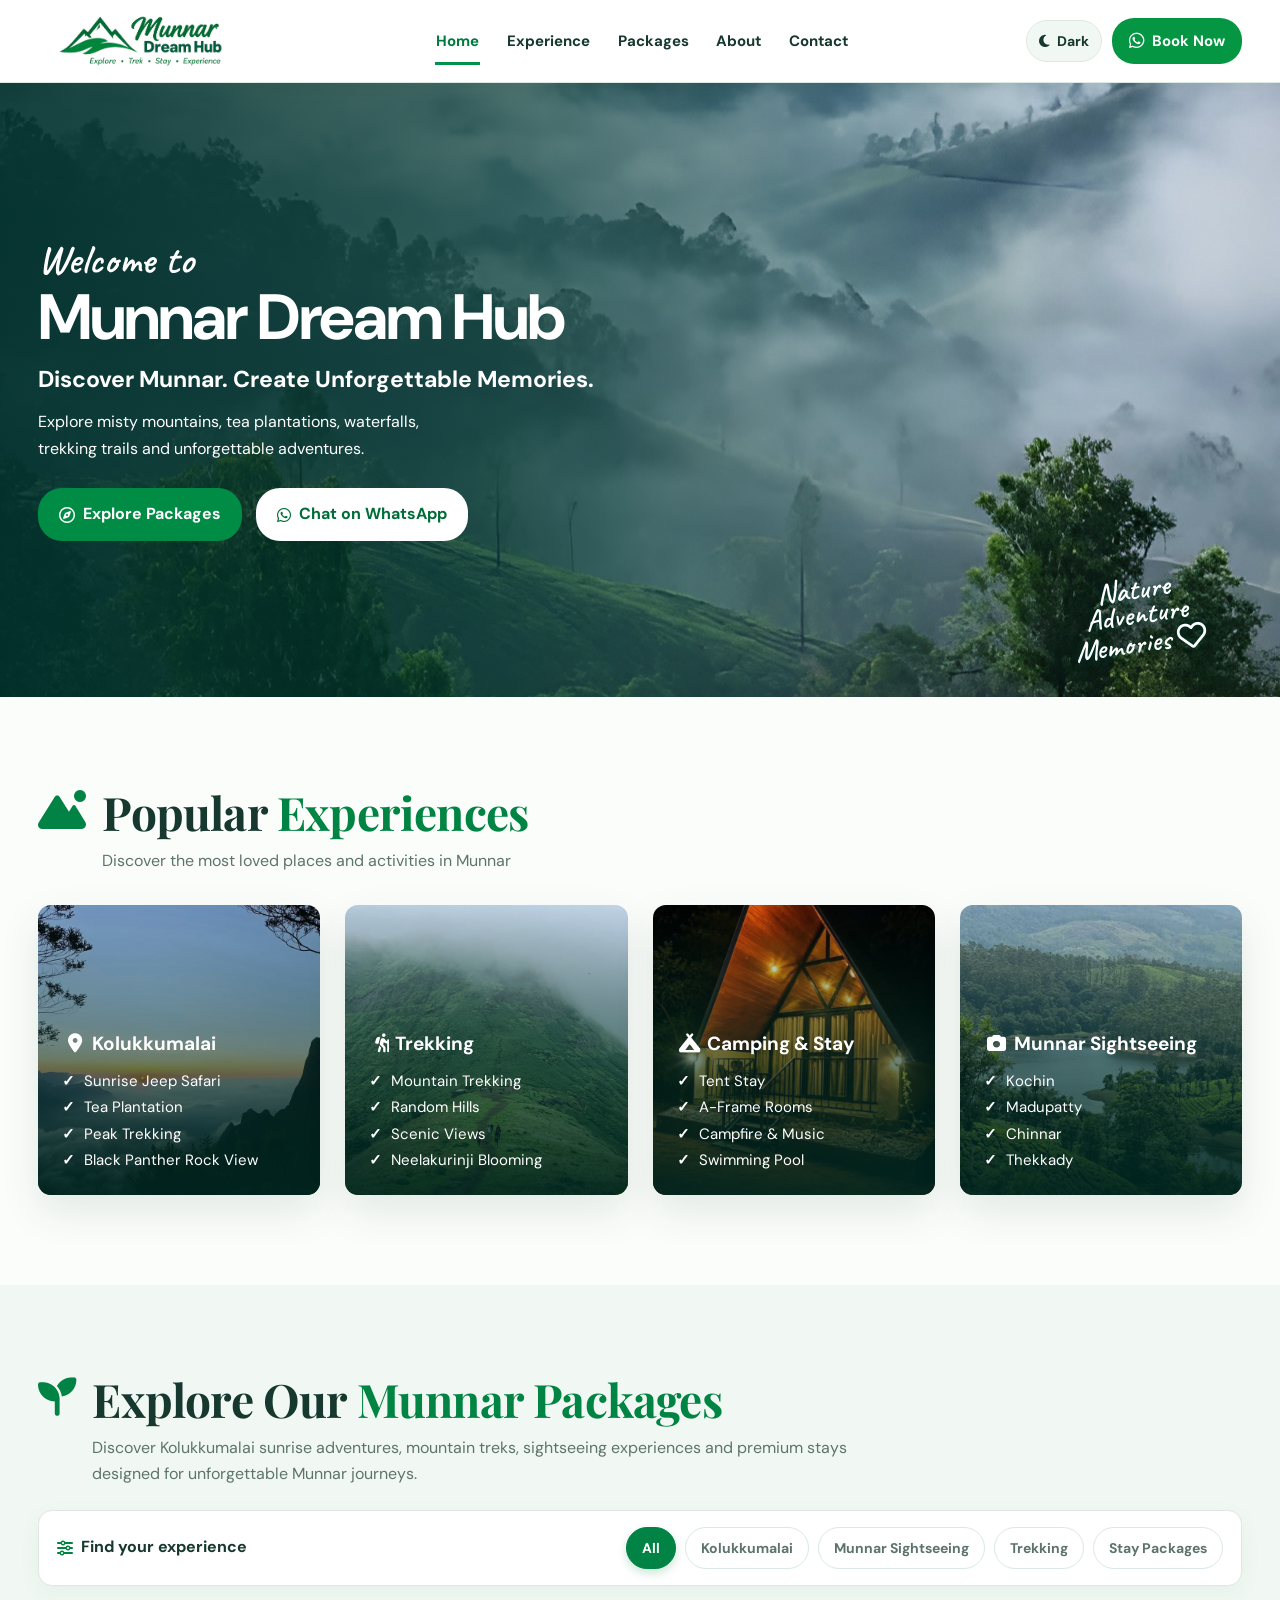
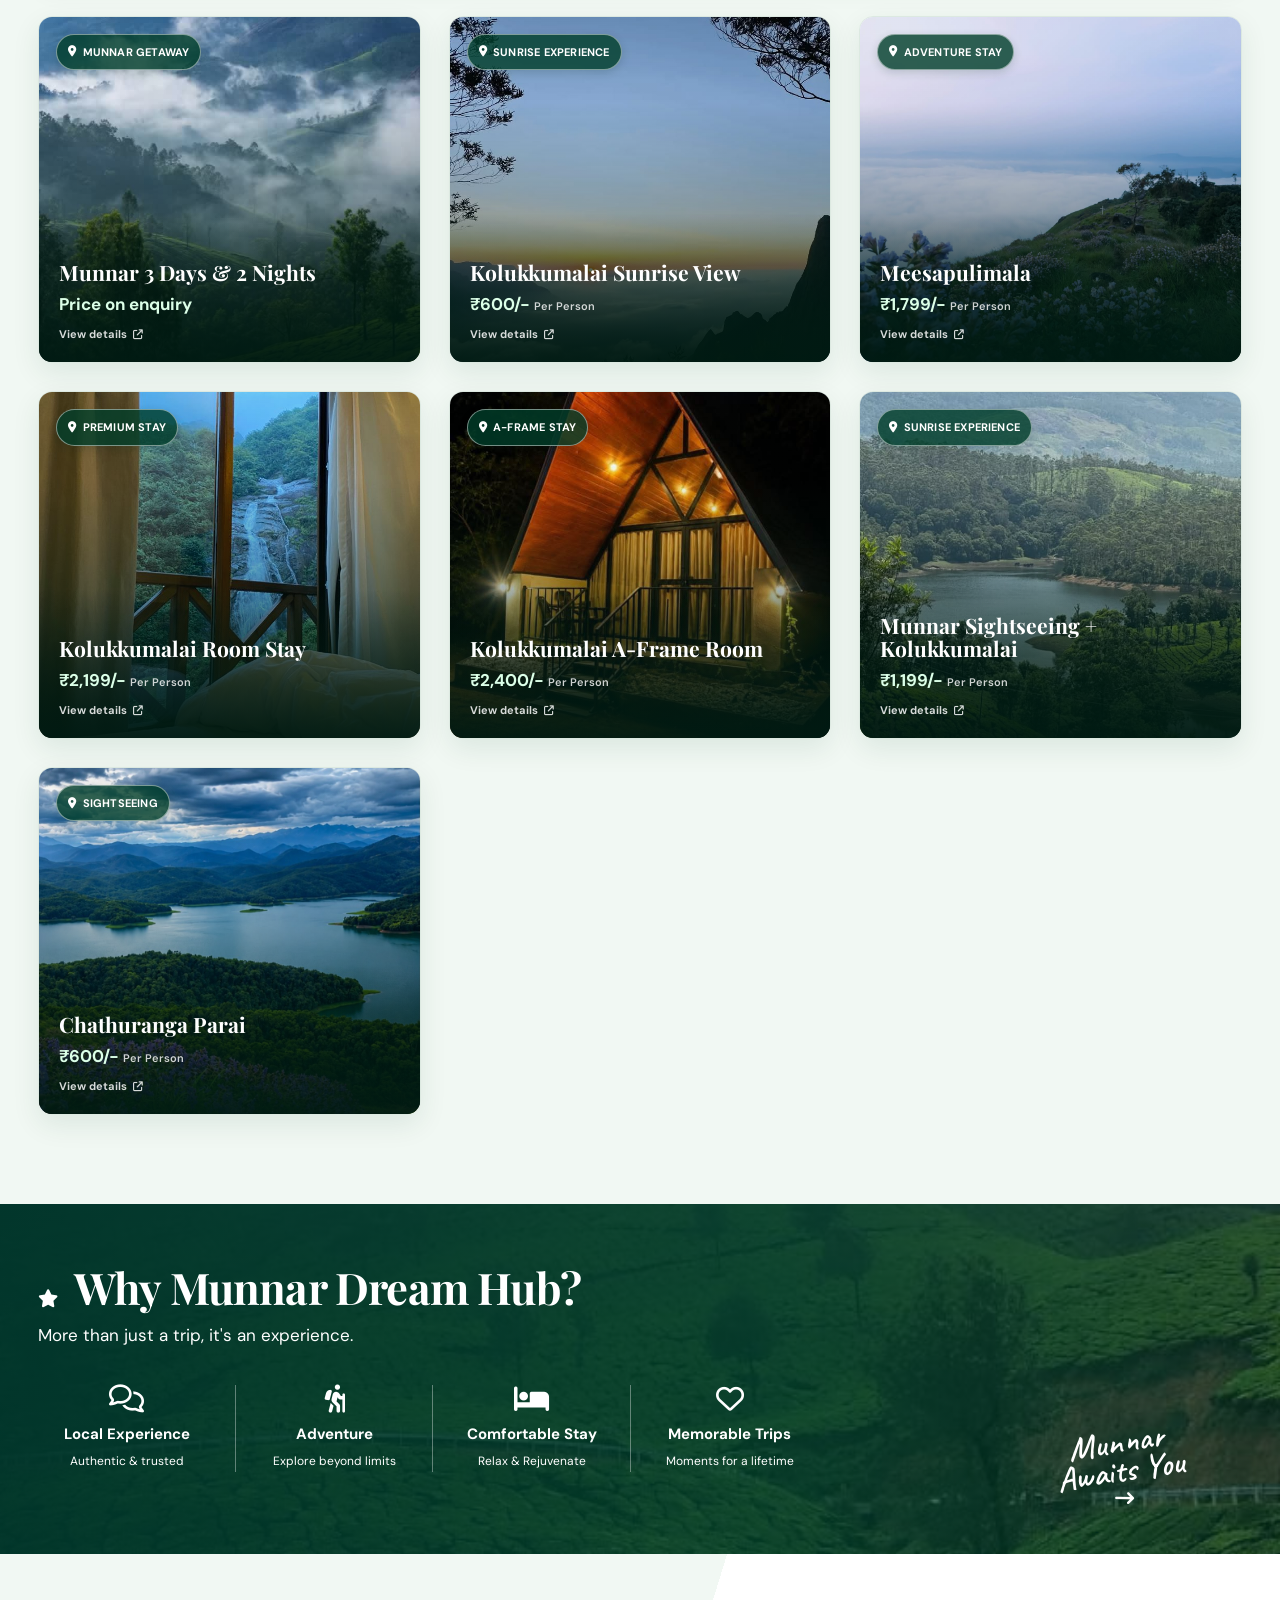
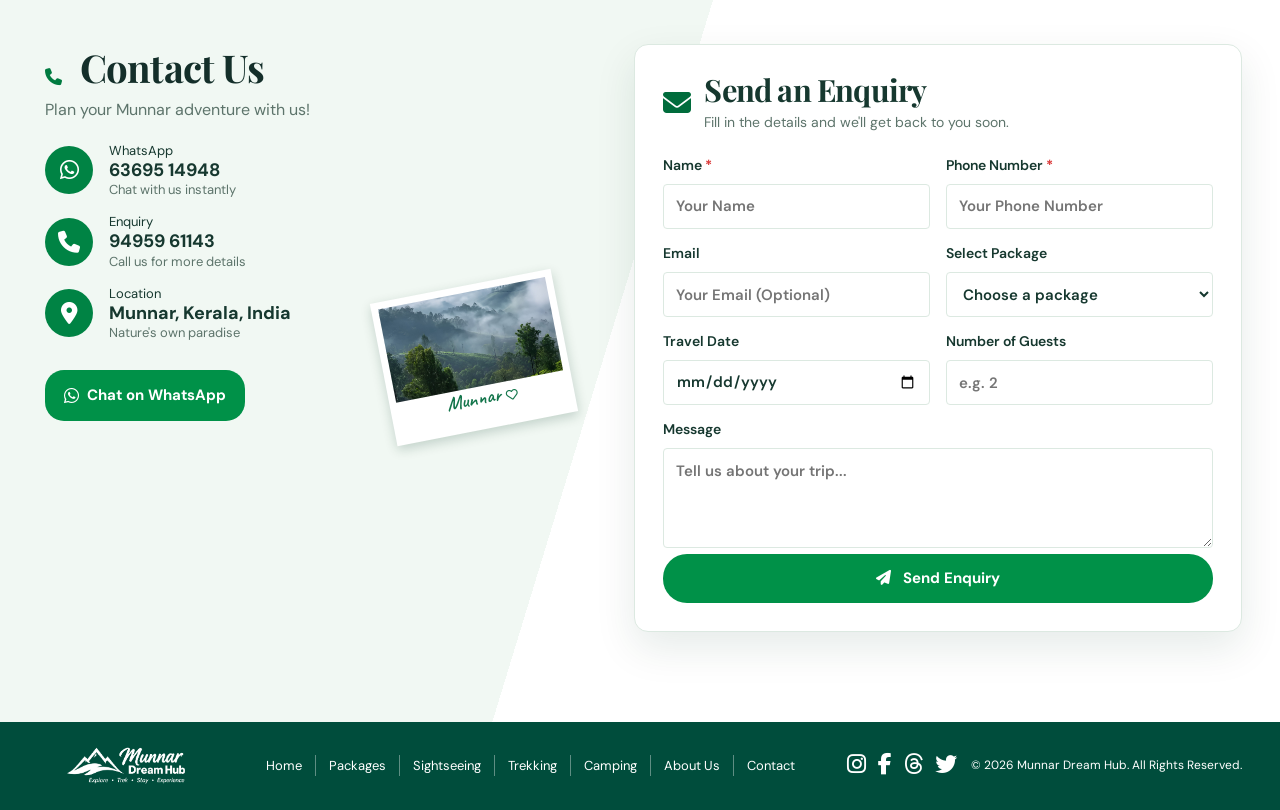
==== commit 3b0d71b9: "Update project files" ====
--- a/index.html
+++ b/index.html
@@ -13,7 +13,7 @@
     href="https://fonts.googleapis.com/css2?family=DM+Sans:wght@400;500;600;700&family=Playfair+Display:wght@600;700&family=Caveat:wght@500;600&display=swap"
     rel="stylesheet">
   <link rel="stylesheet" href="assets/vendor/fontawesome/css/all.min.css">
-  <script>try { document.documentElement.dataset.theme = localStorage.getItem("munnar-surprise-theme") || (matchMedia("(prefers-color-scheme: dark)").matches ? "dark" : "light"); } catch (error) { document.documentElement.dataset.theme = "light"; }</script>
+  <script>try { document.documentElement.dataset.theme = localStorage.getItem("munnar-surprise-theme") || "light"; } catch (error) { document.documentElement.dataset.theme = "light"; }</script>
   <link rel="stylesheet" href="assets/css/style.css">
 </head>
 
@@ -187,6 +187,7 @@
             <div class="form-row"><label>Email<input type="email" name="email"
                   placeholder="Your Email (Optional)"></label><label>Select Package<select name="package">
                   <option value="">Choose a package</option>
+                  <option>Munnar 3 Days &amp; 2 Nights</option>
                   <option>Kolukkumalai Sunrise View</option>
                   <option>Meesapulimala</option>
                   <option>Kolukkumalai Room Stay</option>
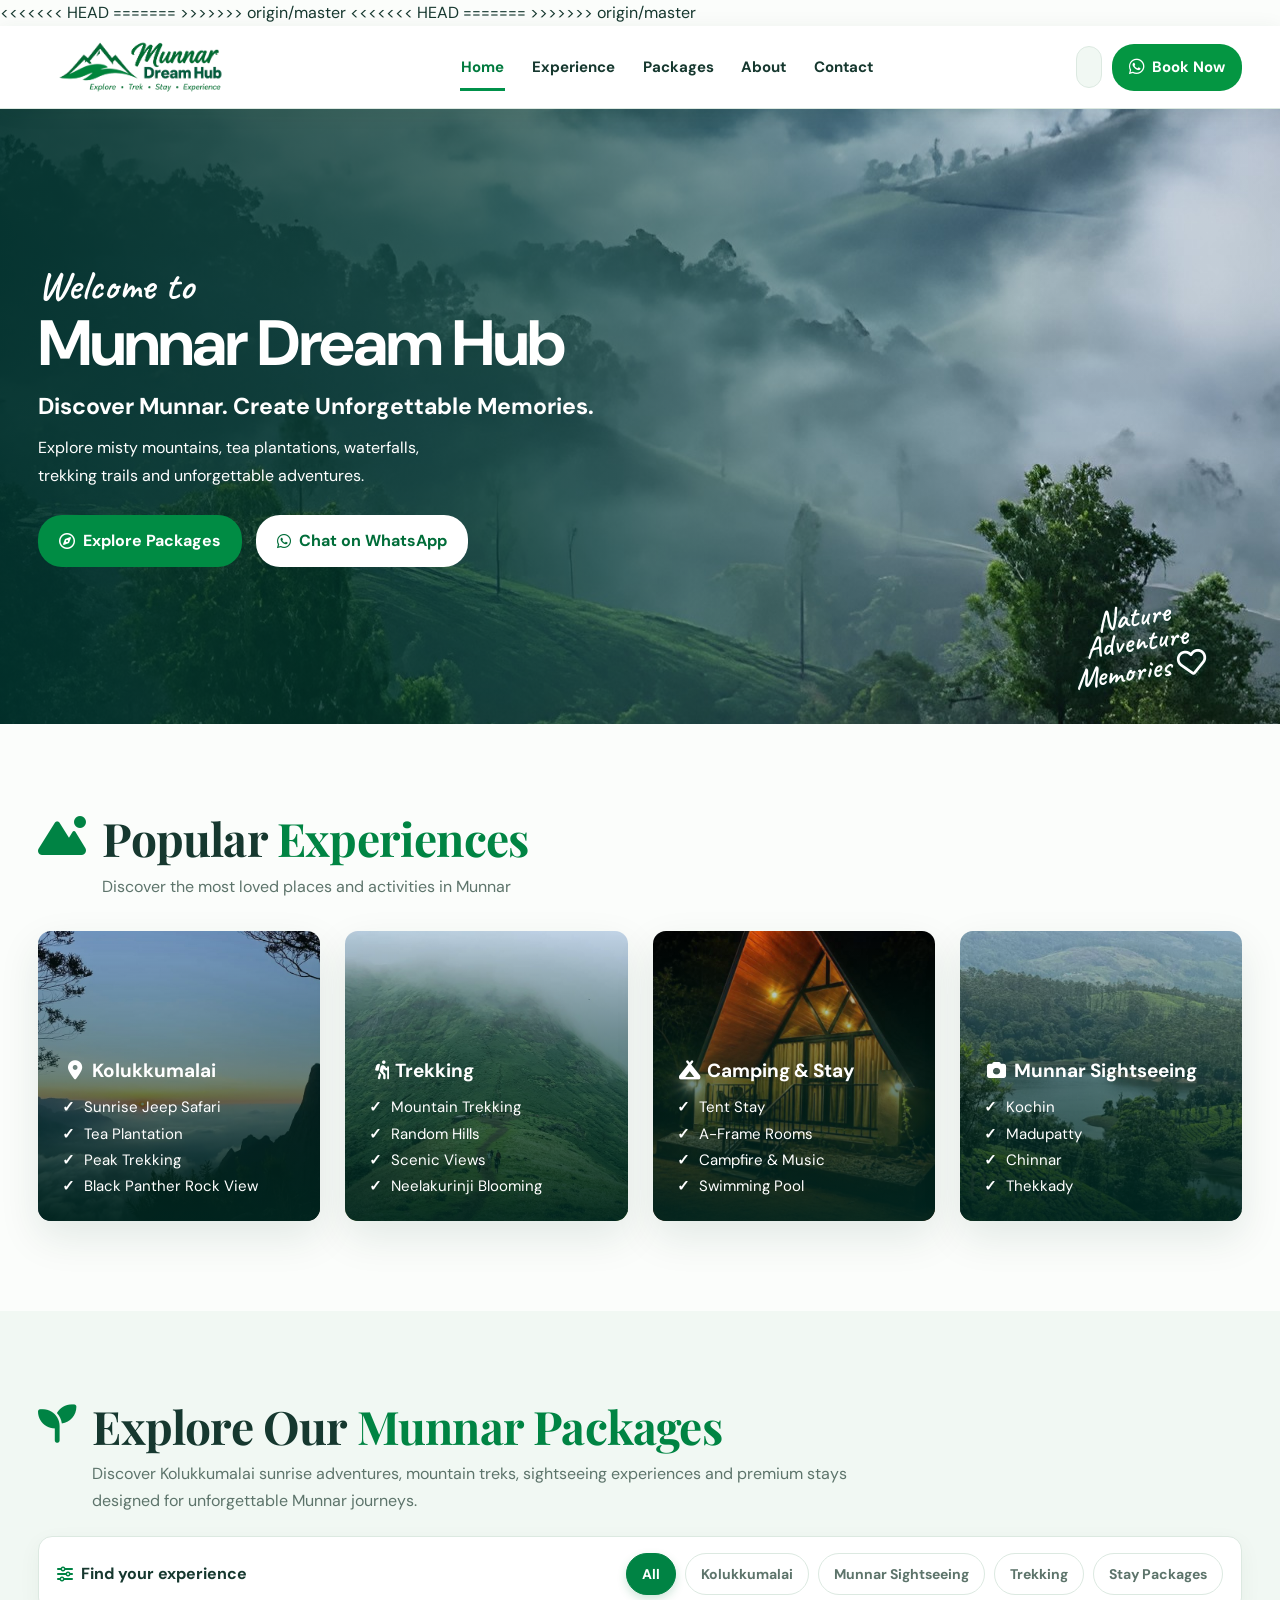
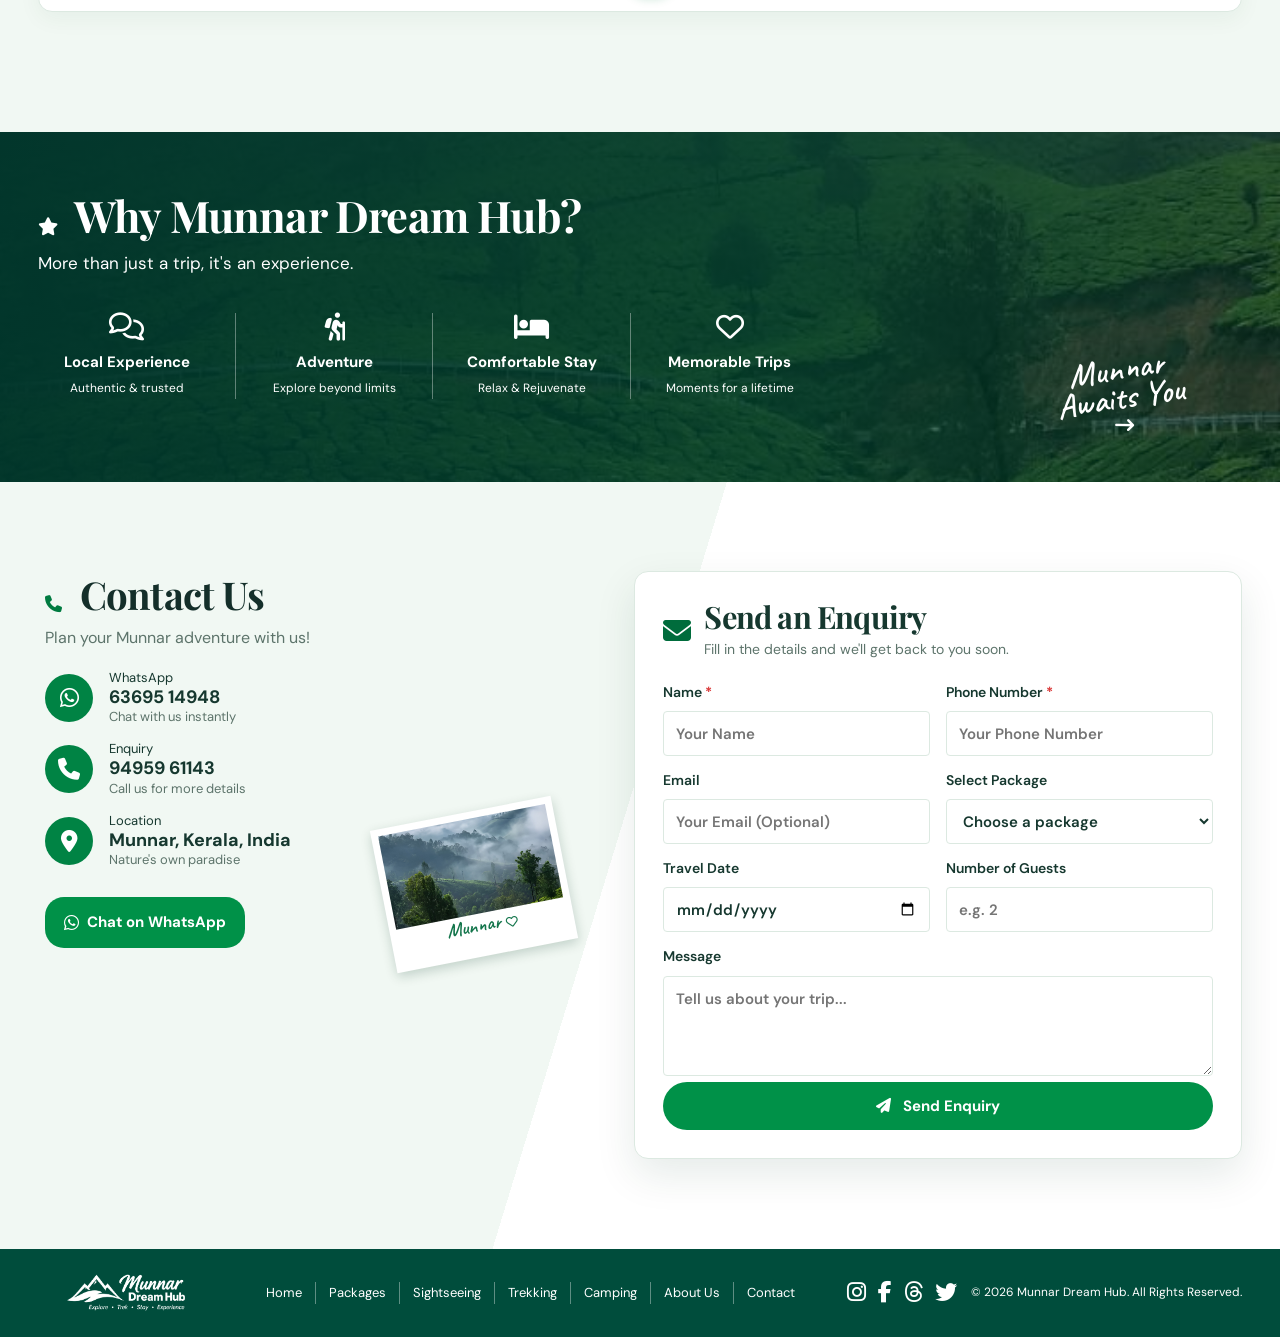
==== commit 6d52a7a9: "Merge master into main" ====
--- a/index.html
+++ b/index.html
@@ -5,7 +5,11 @@
   <meta charset="utf-8">
   <meta name="viewport" content="width=device-width, initial-scale=1">
   <meta name="theme-color" content="#006c3c">
+<<<<<<< HEAD
   <link rel="icon" href="assets/img/logo.png">
+=======
+  <link rel="icon" href="/assets/img/logo.png">
+>>>>>>> origin/master
   <title>Munnar Dream Hub | Explore Munnar</title>
   <link rel="preconnect" href="https://fonts.googleapis.com">
   <link rel="preconnect" href="https://fonts.gstatic.com" crossorigin>
@@ -13,7 +17,11 @@
     href="https://fonts.googleapis.com/css2?family=DM+Sans:wght@400;500;600;700&family=Playfair+Display:wght@600;700&family=Caveat:wght@500;600&display=swap"
     rel="stylesheet">
   <link rel="stylesheet" href="assets/vendor/fontawesome/css/all.min.css">
+<<<<<<< HEAD
+  <script>try { document.documentElement.dataset.theme = localStorage.getItem("munnar-surprise-theme") || (matchMedia("(prefers-color-scheme: dark)").matches ? "dark" : "light"); } catch (error) { document.documentElement.dataset.theme = "light"; }</script>
+=======
   <script>try { document.documentElement.dataset.theme = localStorage.getItem("munnar-surprise-theme") || "light"; } catch (error) { document.documentElement.dataset.theme = "light"; }</script>
+>>>>>>> origin/master
   <link rel="stylesheet" href="assets/css/style.css">
 </head>
 
@@ -187,7 +195,10 @@
             <div class="form-row"><label>Email<input type="email" name="email"
                   placeholder="Your Email (Optional)"></label><label>Select Package<select name="package">
                   <option value="">Choose a package</option>
+<<<<<<< HEAD
+=======
                   <option>Munnar 3 Days &amp; 2 Nights</option>
+>>>>>>> origin/master
                   <option>Kolukkumalai Sunrise View</option>
                   <option>Meesapulimala</option>
                   <option>Kolukkumalai Room Stay</option>
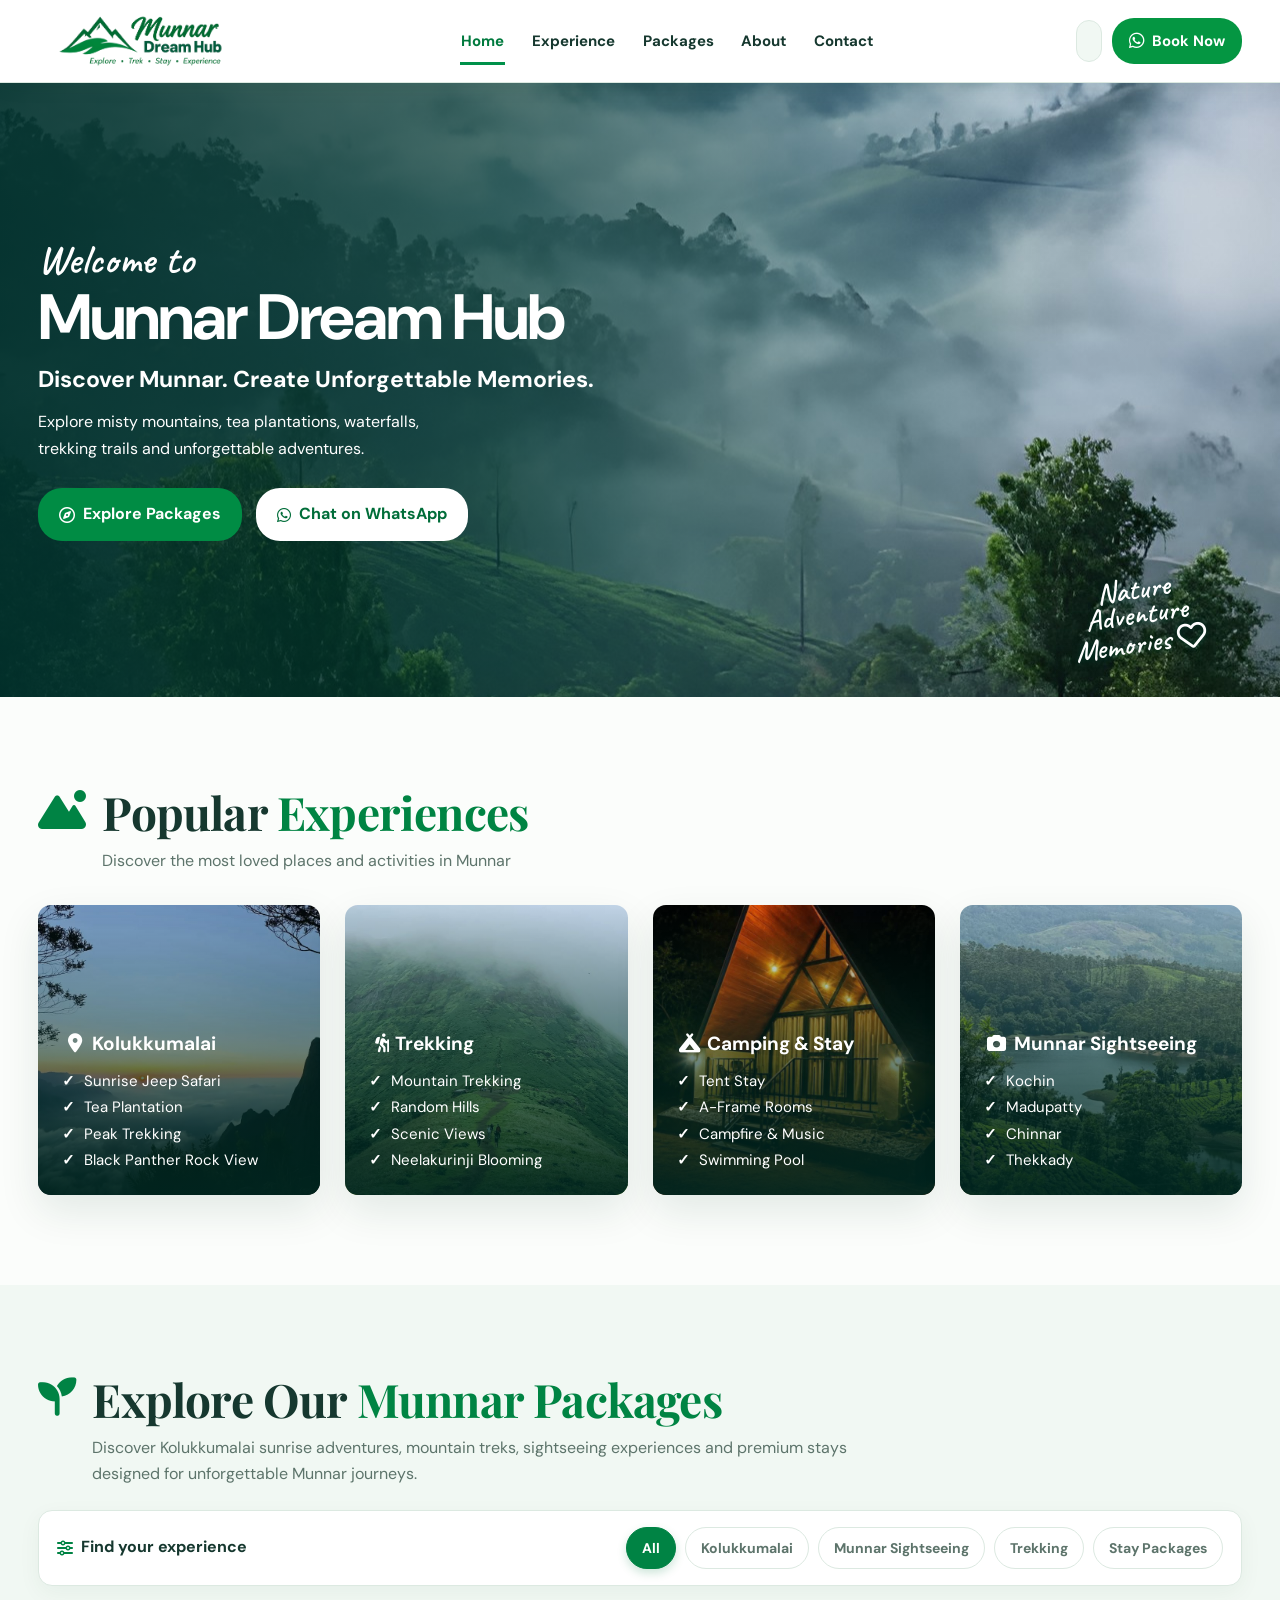
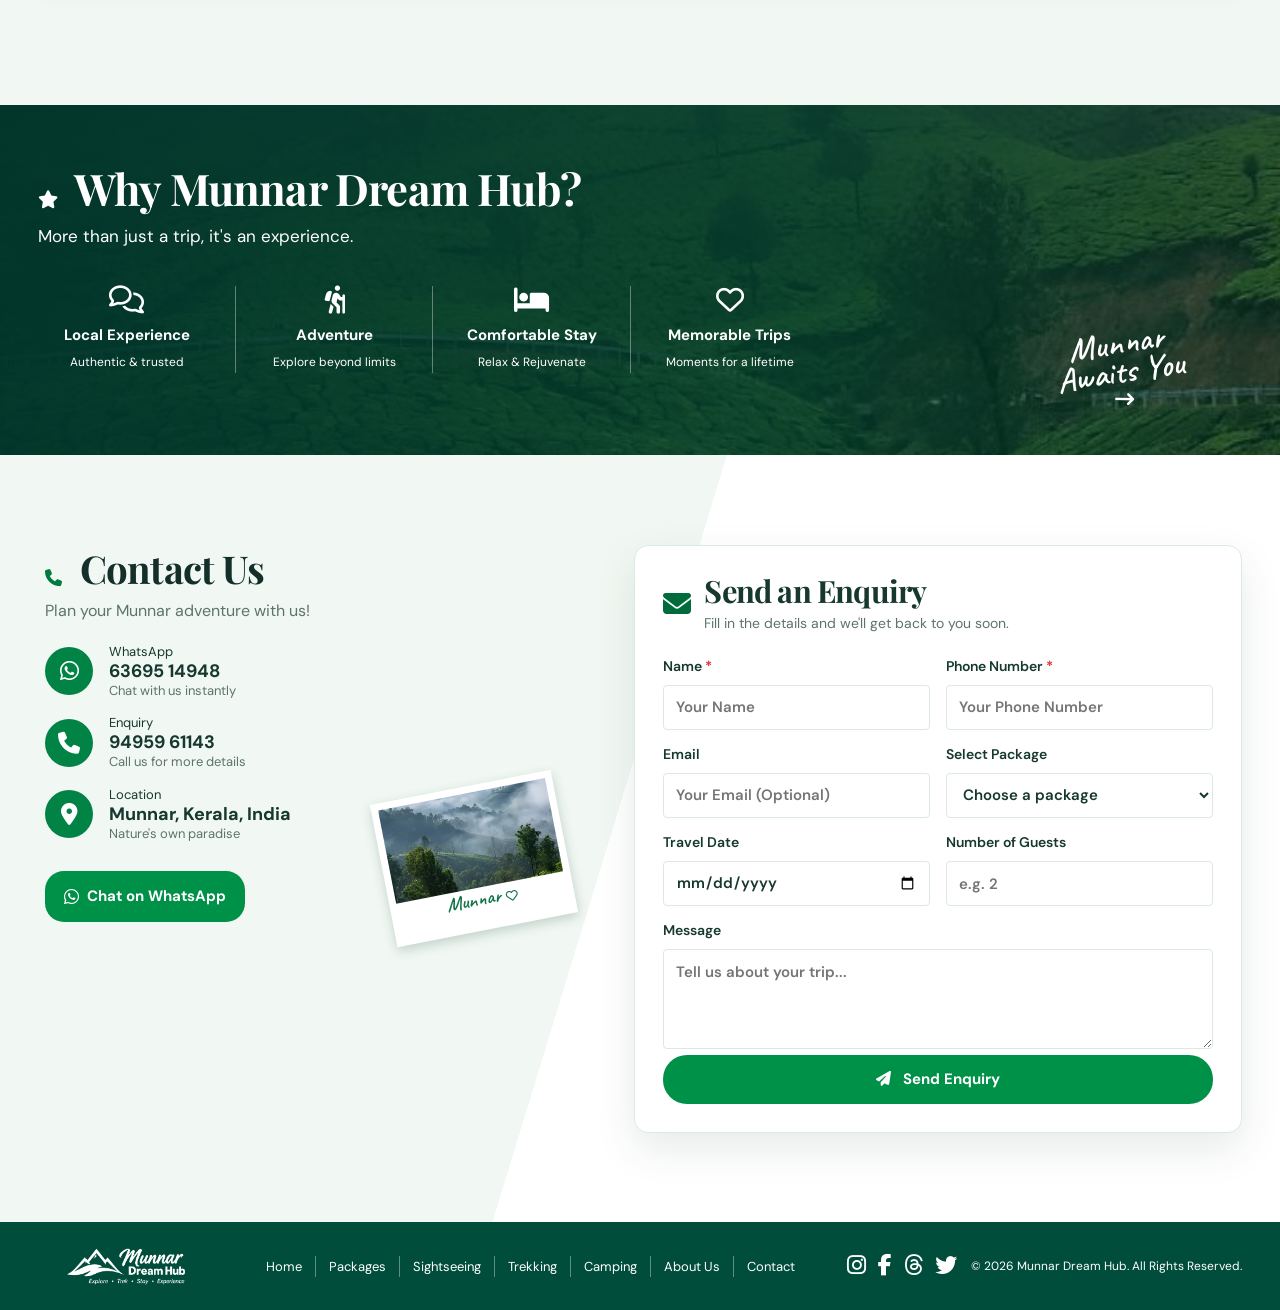
==== commit c6b6f807: "Updated Design" ====
--- a/index.html
+++ b/index.html
@@ -5,11 +5,8 @@
   <meta charset="utf-8">
   <meta name="viewport" content="width=device-width, initial-scale=1">
   <meta name="theme-color" content="#006c3c">
-<<<<<<< HEAD
   <link rel="icon" href="assets/img/logo.png">
-=======
   <link rel="icon" href="/assets/img/logo.png">
->>>>>>> origin/master
   <title>Munnar Dream Hub | Explore Munnar</title>
   <link rel="preconnect" href="https://fonts.googleapis.com">
   <link rel="preconnect" href="https://fonts.gstatic.com" crossorigin>
@@ -17,11 +14,9 @@
     href="https://fonts.googleapis.com/css2?family=DM+Sans:wght@400;500;600;700&family=Playfair+Display:wght@600;700&family=Caveat:wght@500;600&display=swap"
     rel="stylesheet">
   <link rel="stylesheet" href="assets/vendor/fontawesome/css/all.min.css">
-<<<<<<< HEAD
+
   <script>try { document.documentElement.dataset.theme = localStorage.getItem("munnar-surprise-theme") || (matchMedia("(prefers-color-scheme: dark)").matches ? "dark" : "light"); } catch (error) { document.documentElement.dataset.theme = "light"; }</script>
-=======
   <script>try { document.documentElement.dataset.theme = localStorage.getItem("munnar-surprise-theme") || "light"; } catch (error) { document.documentElement.dataset.theme = "light"; }</script>
->>>>>>> origin/master
   <link rel="stylesheet" href="assets/css/style.css">
 </head>
 
@@ -195,16 +190,14 @@
             <div class="form-row"><label>Email<input type="email" name="email"
                   placeholder="Your Email (Optional)"></label><label>Select Package<select name="package">
                   <option value="">Choose a package</option>
-<<<<<<< HEAD
-=======
-                  <option>Munnar 3 Days &amp; 2 Nights</option>
->>>>>>> origin/master
-                  <option>Kolukkumalai Sunrise View</option>
-                  <option>Meesapulimala</option>
-                  <option>Kolukkumalai Room Stay</option>
-                  <option>Kolukkumalai A-Frame Room</option>
-                  <option>Munnar Sightseeing + Kolukkumalai</option>
-                  <option>Chathuranga Parai</option>
+                  <<<<<<< HEAD=======<option>Munnar 3 Days &amp; 2 Nights</option>
+                    >>>>>>> origin/master
+                    <option>Kolukkumalai Sunrise View</option>
+                    <option>Meesapulimala</option>
+                    <option>Kolukkumalai Room Stay</option>
+                    <option>Kolukkumalai A-Frame Room</option>
+                    <option>Munnar Sightseeing + Kolukkumalai</option>
+                    <option>Chathuranga Parai</option>
                 </select></label></div>
             <div class="form-row"><label>Travel Date<input type="date" name="date"></label><label>Number of Guests<input
                   type="number" name="guests" min="1" placeholder="e.g. 2"></label></div>
@@ -228,7 +221,8 @@
           href="https://www.facebook.com/share/19Wjp2cpVk/" aria-label="Facebook"><i
             class="fa-brands fa-facebook-f"></i></a><a href="https://www.threads.net/@munnar_dream_hub"
           aria-label="Threads"><i class="fa-brands fa-threads"></i></a><a href="https://x.com/munnar_dream_hub"
-          aria-label="Twitter"><i class="fa-brands fa-twitter"></i></a></div><small>© 2026 Munnar Dream Hub. All Rights Reserved.</small>
+          aria-label="Twitter"><i class="fa-brands fa-twitter"></i></a></div><small>© 2026 Munnar Dream Hub. All Rights
+        Reserved.</small>
     </div>
   </footer>
   <script src="assets/js/package-data.js"></script>
@@ -236,4 +230,4 @@
   <script src="assets/js/script.js"></script>
 </body>
 
-</html>
+</html>
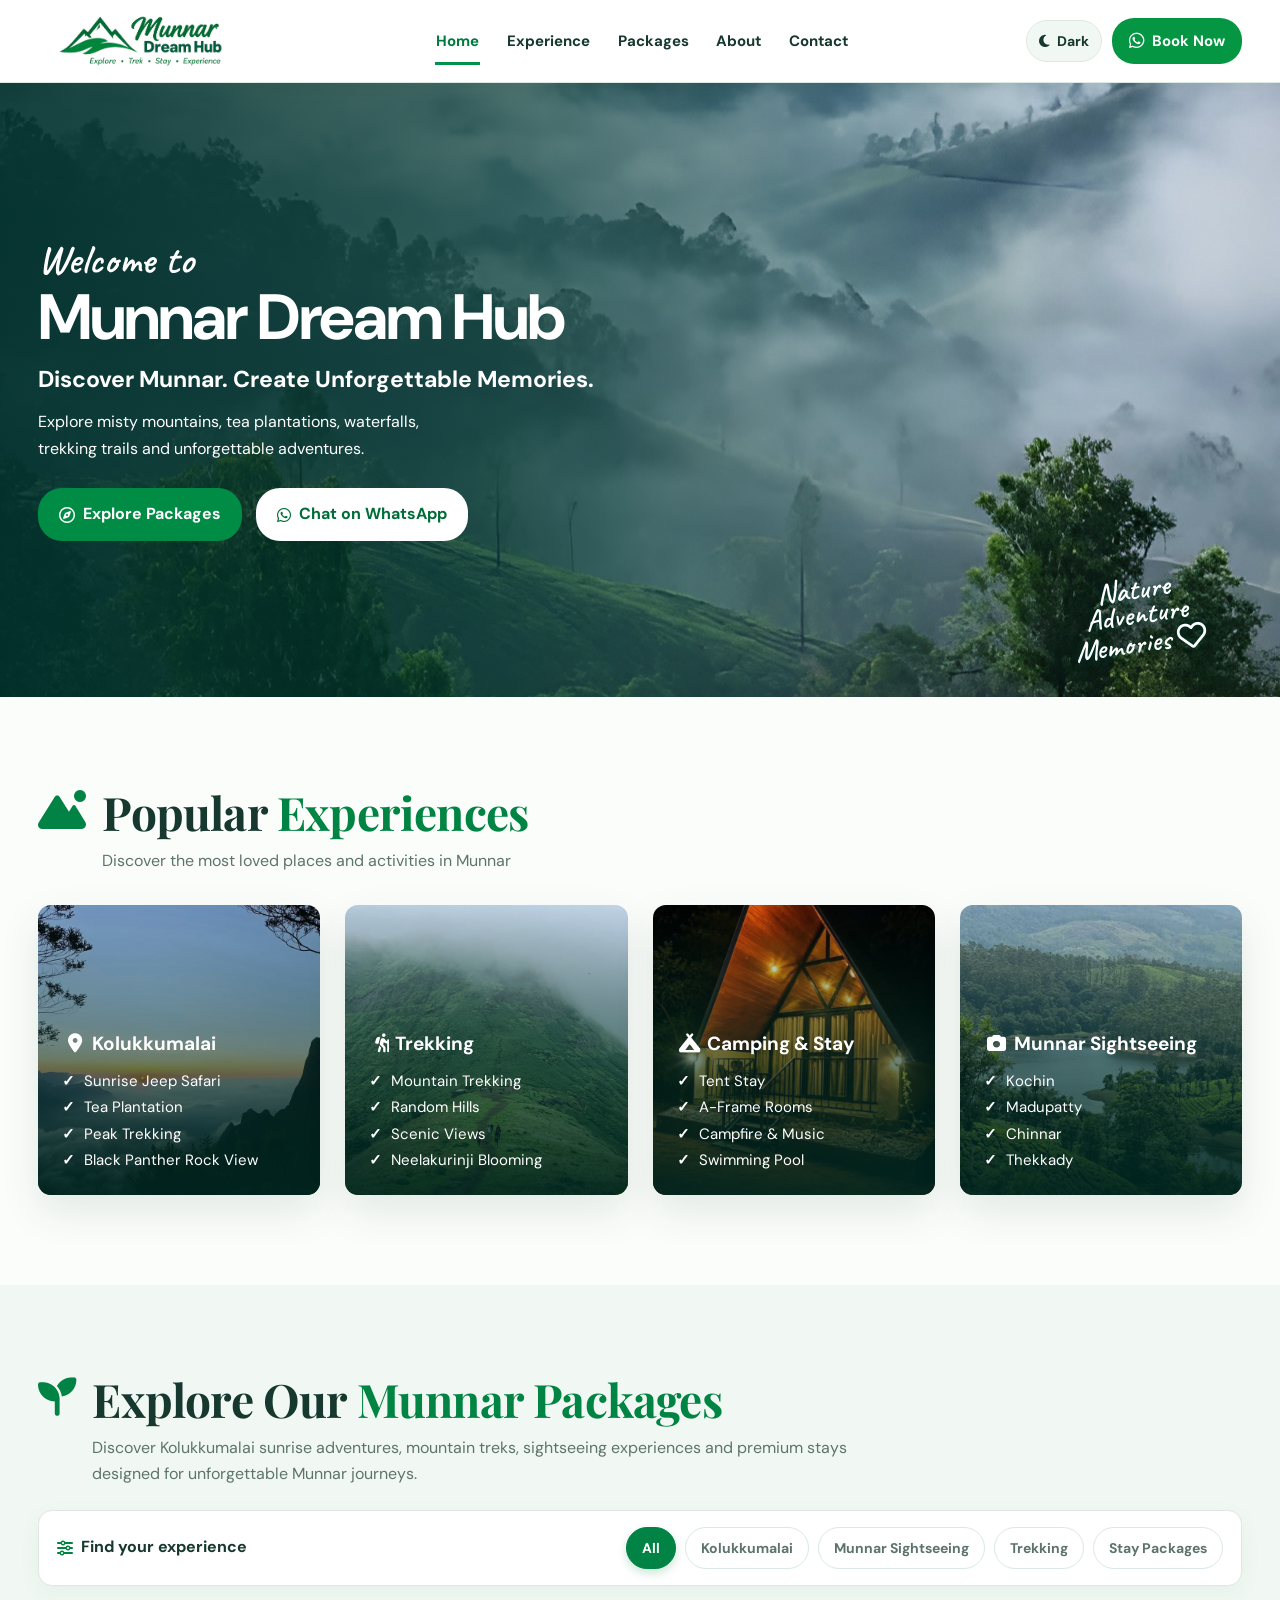
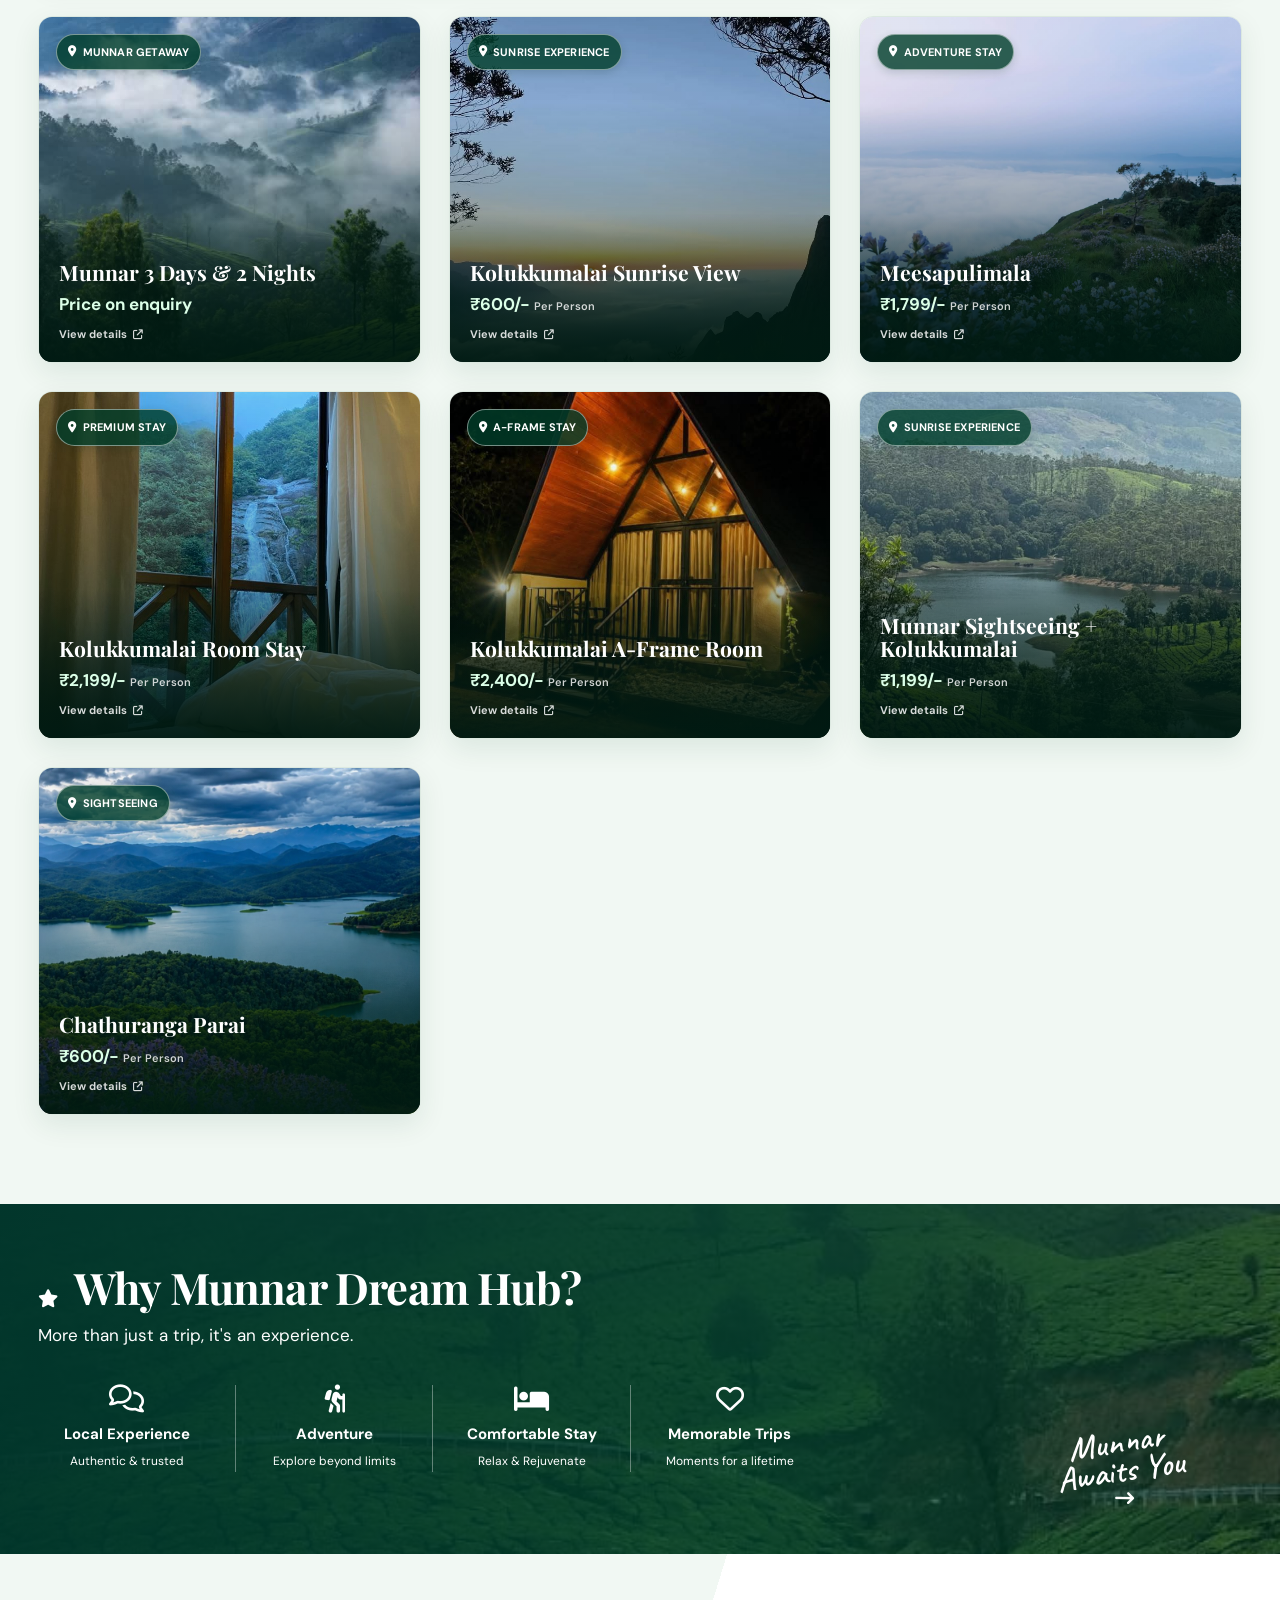
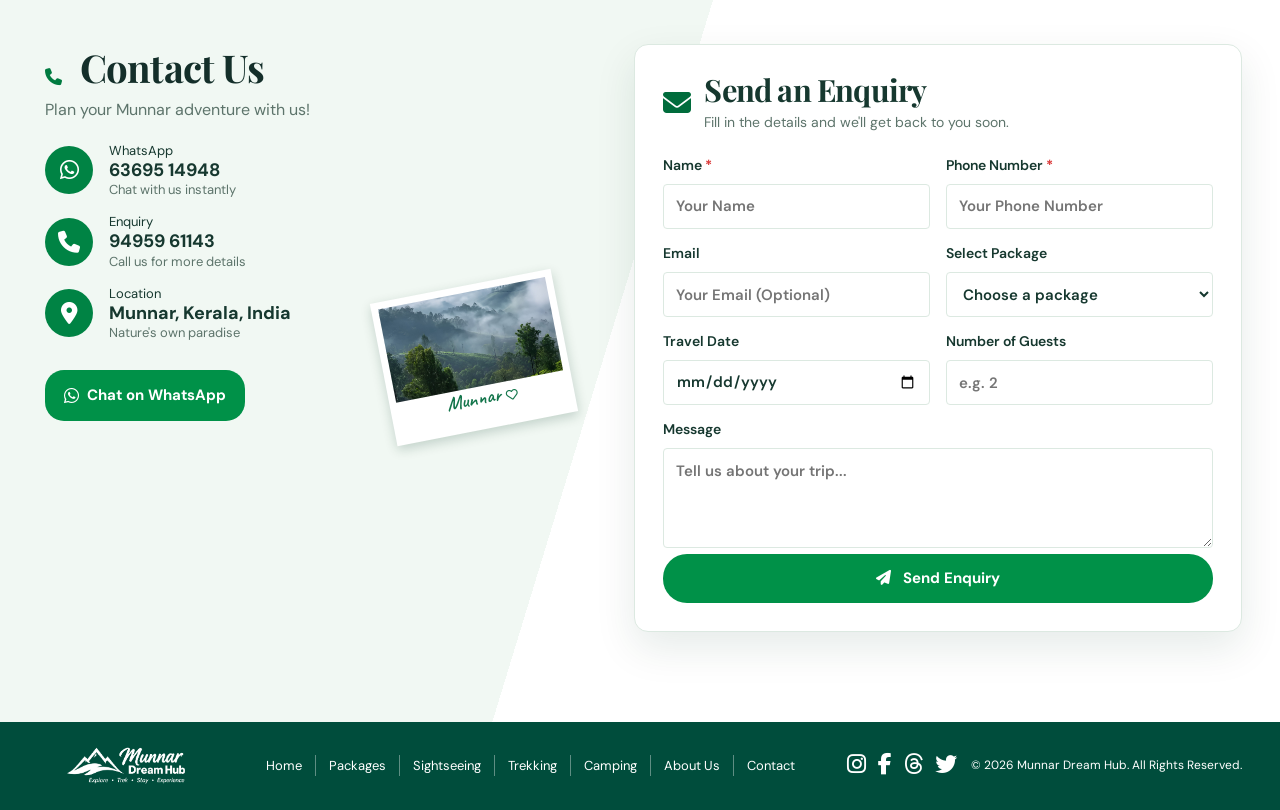
==== commit 6e827b3f: "Package Problem Solve" ====
--- a/index.html
+++ b/index.html
@@ -15,7 +15,6 @@
     rel="stylesheet">
   <link rel="stylesheet" href="assets/vendor/fontawesome/css/all.min.css">
 
-  <script>try { document.documentElement.dataset.theme = localStorage.getItem("munnar-surprise-theme") || (matchMedia("(prefers-color-scheme: dark)").matches ? "dark" : "light"); } catch (error) { document.documentElement.dataset.theme = "light"; }</script>
   <script>try { document.documentElement.dataset.theme = localStorage.getItem("munnar-surprise-theme") || "light"; } catch (error) { document.documentElement.dataset.theme = "light"; }</script>
   <link rel="stylesheet" href="assets/css/style.css">
 </head>
@@ -230,4 +229,4 @@
   <script src="assets/js/script.js"></script>
 </body>
 
-</html>+</html>
